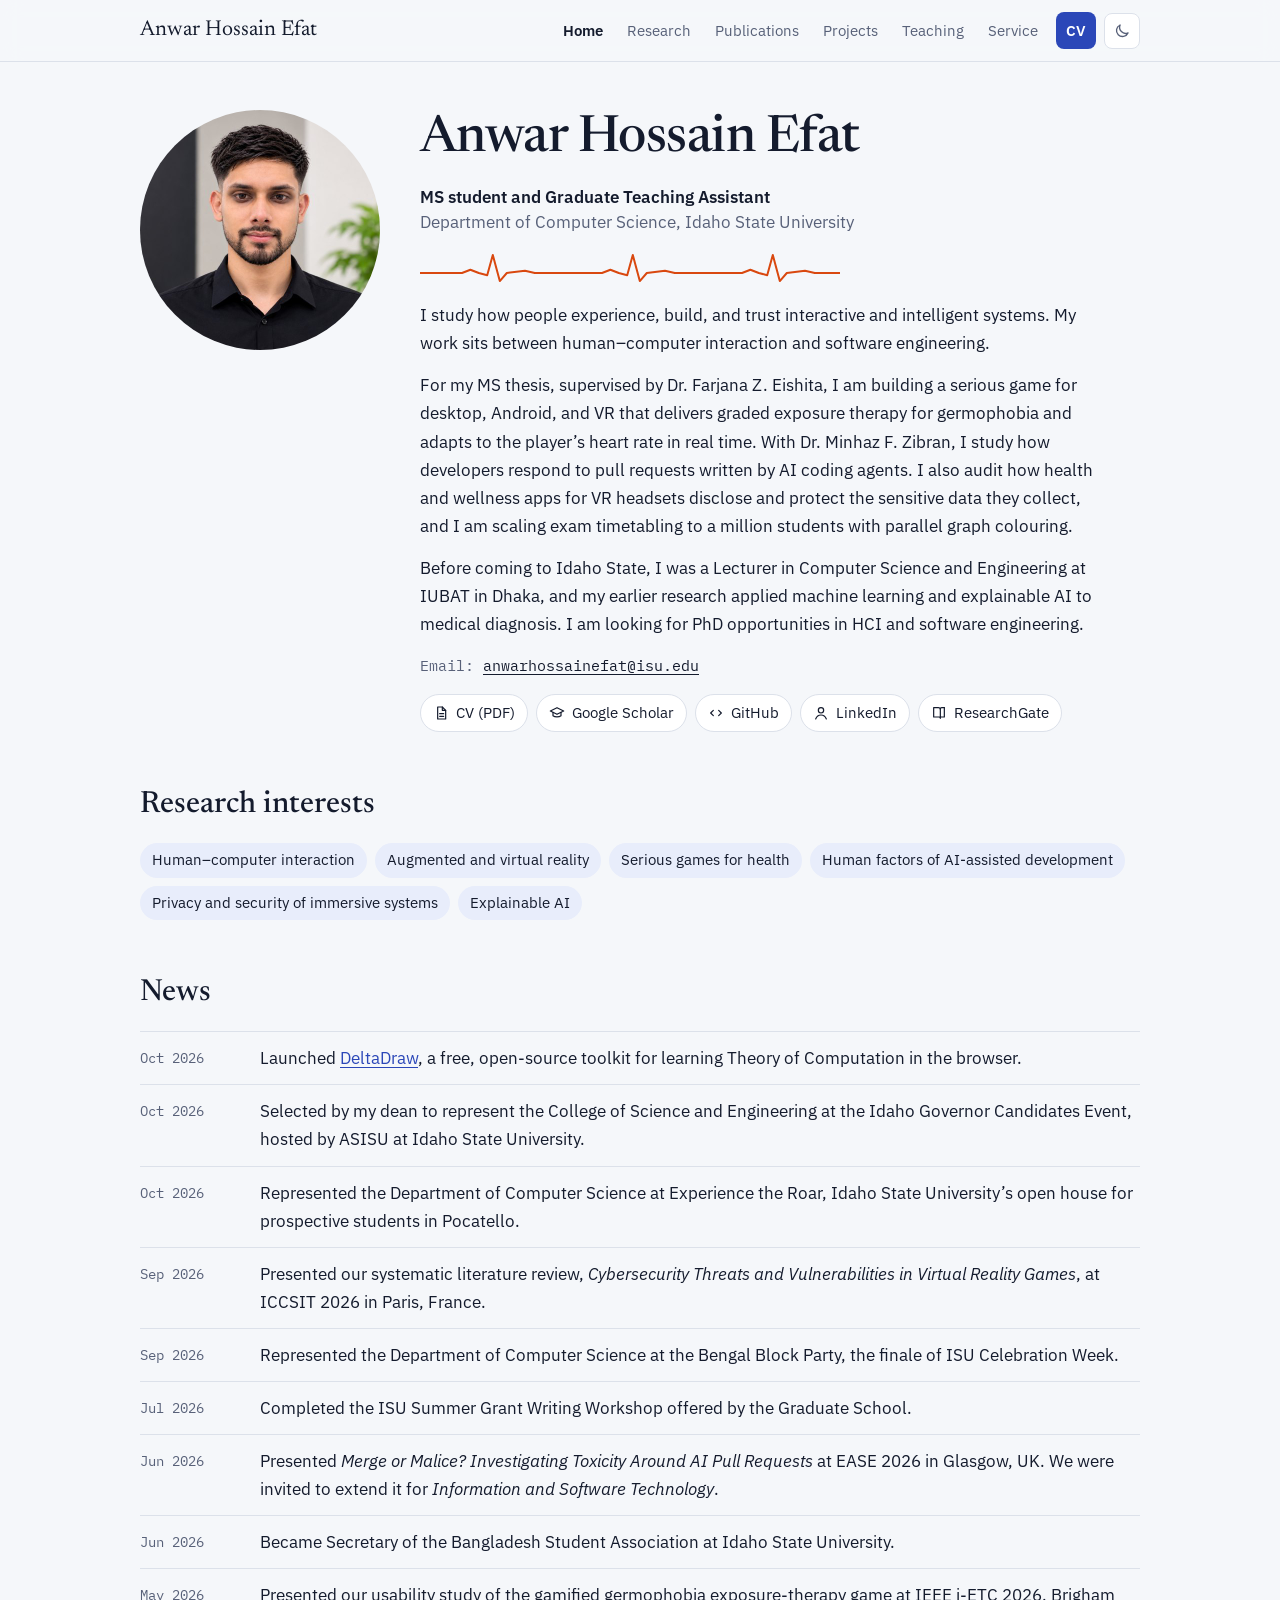
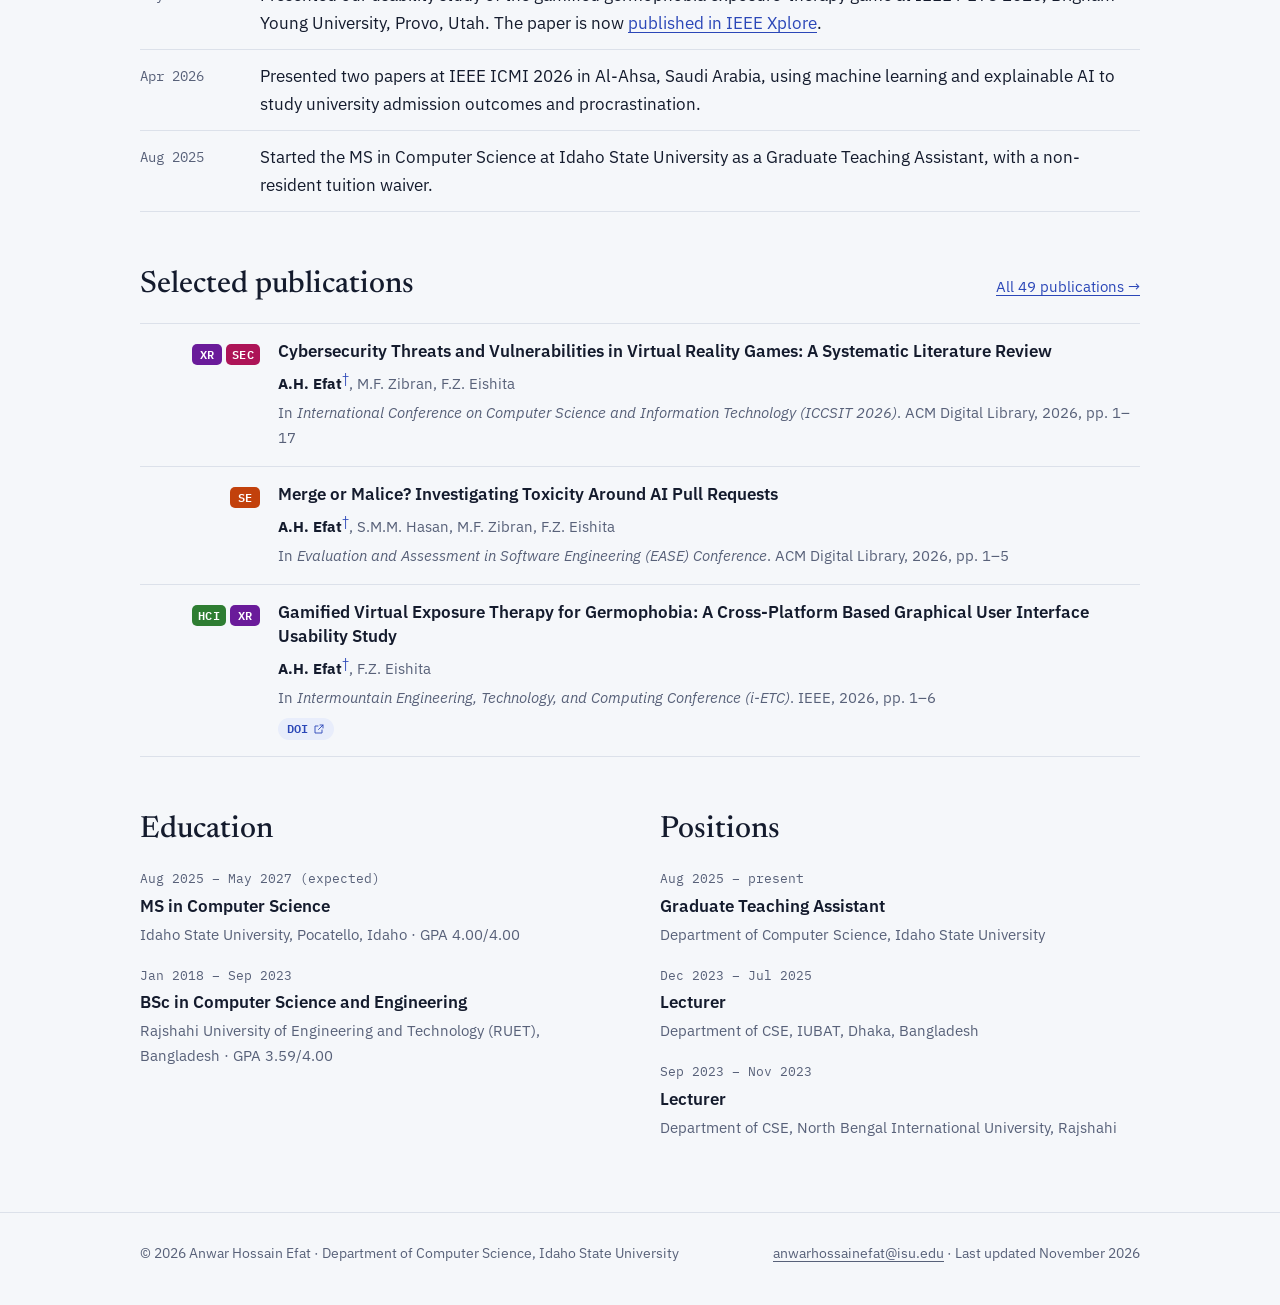
==== index.html @ 85cfb070 "Add services" ====
<!doctype html>
<html lang="en">
<head>
<meta charset="utf-8">
<meta name="viewport" content="width=device-width, initial-scale=1, viewport-fit=cover">
<title>Anwar Hossain Efat</title>
<meta name="claude:viewport-fit-sides" content="cover">
<meta name="description" content="Anwar Hossain Efat is an MS student in Computer Science at Idaho State University researching human–computer interaction, VR serious games for health, and the human factors of AI-assisted software development.">
<meta name="author" content="Anwar Hossain Efat">
<link rel="canonical" href="https://anwarhossainefat.github.io/">
<meta property="og:type" content="website">
<meta property="og:title" content="Anwar Hossain Efat">
<meta property="og:description" content="Anwar Hossain Efat is an MS student in Computer Science at Idaho State University researching human–computer interaction, VR serious games for health, and the human factors of AI-assisted software development.">
<meta property="og:url" content="https://anwarhossainefat.github.io/">
<meta property="og:image" content="https://anwarhossainefat.github.io/assets/img/profile.jpg">
<meta name="twitter:card" content="summary">
<link rel="icon" href="assets/img/favicon.svg" type="image/svg+xml">
<link rel="preconnect" href="https://fonts.googleapis.com">
<link rel="preconnect" href="https://fonts.gstatic.com" crossorigin>
<link rel="stylesheet" href="https://fonts.googleapis.com/css2?family=IBM+Plex+Mono:wght@400;600&family=IBM+Plex+Sans:ital,wght@0,400;0,600;1,400&family=Newsreader:opsz,wght@6..72,400;6..72,500&display=swap">
<link rel="stylesheet" href="assets/css/style.css">
<script>try{var t=localStorage.getItem('theme');if(t==='dark'||t==='light')document.documentElement.setAttribute('data-theme',t)}catch(e){}</script>
</head>
<body>
<a class="skip" href="#main">Skip to content</a>
<header class="site-header">
  <div class="wrap">
    <a class="brand" href="index.html">Anwar Hossain Efat</a>
    <nav class="nav" aria-label="Main">
      <a href="index.html" aria-current="page">Home</a><a href="research.html">Research</a><a href="publications.html">Publications</a><a href="projects.html">Projects</a><a href="teaching.html">Teaching</a><a href="service.html">Service</a>
      <a class="cv" href="files/Anwar_Hossain_Efat_CV.pdf" target="_blank" rel="noopener">CV</a>
      <button class="theme-btn" type="button" aria-label="Switch theme">
        <svg class="i-moon" viewBox="0 0 24 24" fill="none" stroke="currentColor" stroke-width="1.8" stroke-linecap="round" stroke-linejoin="round" aria-hidden="true"><path d="M20 14.5A8 8 0 0 1 9.5 4a8 8 0 1 0 10.5 10.5z"/></svg>
        <svg class="i-sun" viewBox="0 0 24 24" fill="none" stroke="currentColor" stroke-width="1.8" stroke-linecap="round" aria-hidden="true" hidden><circle cx="12" cy="12" r="4"/><path d="M12 2v2M12 20v2M2 12h2M20 12h2M4.9 4.9l1.4 1.4M17.7 17.7l1.4 1.4M4.9 19.1l1.4-1.4M17.7 6.3l1.4-1.4"/></svg>
      </button>
    </nav>
  </div>
</header>
<main id="main" class="wrap">

<section class="hero" aria-label="Introduction">
  <img class="portrait" src="assets/img/profile.jpg" width="480" height="480" alt="Portrait of Anwar Hossain Efat">
  <div class="hero-text">
    <h1>Anwar Hossain Efat</h1>
    <p class="role"><strong>MS student and Graduate Teaching Assistant</strong><br>Department of Computer Science, Idaho State University</p>
    <svg class="pulse" viewBox="0 0 420 34" preserveAspectRatio="none" aria-hidden="true"><polyline points="0.0,22.0 42.0,22.0 50.4,18.8 58.8,22.0 67.2,24.2 72.8,4.0 79.8,30.1 86.8,22.0 105.0,19.8 114.8,22.0 140.0,22.0 140.0,22.0 182.0,22.0 190.4,18.8 198.8,22.0 207.2,24.2 212.8,4.0 219.8,30.1 226.8,22.0 245.0,19.8 254.8,22.0 280.0,22.0 280.0,22.0 322.0,22.0 330.4,18.8 338.8,22.0 347.2,24.2 352.8,4.0 359.8,30.1 366.8,22.0 385.0,19.8 394.8,22.0 420.0,22.0" fill="none" stroke="currentColor" stroke-width="2" stroke-linejoin="round" stroke-linecap="round"/></svg>
    <div class="prose">
      <p>I study how people experience, build, and trust interactive and intelligent systems. My work sits between human–computer interaction and software engineering.</p>
      <p>For my MS thesis, supervised by Dr. Farjana Z. Eishita, I am building a serious game for desktop, Android, and VR that delivers graded exposure therapy for germophobia and adapts to the player’s heart rate in real time. With Dr. Minhaz F. Zibran, I study how developers respond to pull requests written by AI coding agents. I also audit how health and wellness apps for VR headsets disclose and protect the sensitive data they collect, and I am scaling exam timetabling to a million students with parallel graph colouring.</p>
      <p>Before coming to Idaho State, I was a Lecturer in Computer Science and Engineering at IUBAT in Dhaka, and my earlier research applied machine learning and explainable AI to medical diagnosis. I am looking for PhD opportunities in HCI and software engineering.</p>
    </div>
    <p class="email">Email: <a href="mailto:anwarhossainefat@isu.edu">anwarhossainefat@isu.edu</a></p>
    <div class="links"><a class="chip-link" href="files/Anwar_Hossain_Efat_CV.pdf" target="_blank" rel="noopener"><svg viewBox="0 0 24 24" fill="none" stroke="currentColor" stroke-width="1.8" stroke-linecap="round" stroke-linejoin="round" aria-hidden="true"><path d="M7 3h7l5 5v13H7z" /><path d="M14 3v5h5" /><path d="M10 13h6M10 17h6" /></svg>CV (PDF)</a><a class="chip-link" href="https://scholar.google.com/citations?user=6Q4fwEYAAAAJ&hl=en" target="_blank" rel="noopener"><svg viewBox="0 0 24 24" fill="none" stroke="currentColor" stroke-width="1.8" stroke-linecap="round" stroke-linejoin="round" aria-hidden="true"><path d="m2 9 10-5 10 5-10 5z" /><path d="M6 11v5c3 2.5 9 2.5 12 0v-5" /></svg>Google Scholar</a><a class="chip-link" href="https://github.com/anwarhossainefat" target="_blank" rel="noopener"><svg viewBox="0 0 24 24" fill="none" stroke="currentColor" stroke-width="1.8" stroke-linecap="round" stroke-linejoin="round" aria-hidden="true"><path d="m8 8-4 4 4 4M16 8l4 4-4 4" /></svg>GitHub</a><a class="chip-link" href="https://www.linkedin.com/in/anwar-hossain-efat/" target="_blank" rel="noopener"><svg viewBox="0 0 24 24" fill="none" stroke="currentColor" stroke-width="1.8" stroke-linecap="round" stroke-linejoin="round" aria-hidden="true"><circle cx="12" cy="8" r="4" /><path d="M4 21c1.5-4 4.5-6 8-6s6.5 2 8 6" /></svg>LinkedIn</a><a class="chip-link" href="https://www.researchgate.net/profile/Anwar-Hossain-Efat" target="_blank" rel="noopener"><svg viewBox="0 0 24 24" fill="none" stroke="currentColor" stroke-width="1.8" stroke-linecap="round" stroke-linejoin="round" aria-hidden="true"><path d="M4 4h7a3 3 0 0 1 3 3v13a2 2 0 0 0-2-2H4z" /><path d="M20 4h-4a2 2 0 0 0-2 2" /><path d="M20 4v14h-6" /></svg>ResearchGate</a></div>
  </div>
</section>

<section class="section" aria-labelledby="interests">
  <h2 id="interests">Research interests</h2>
  <ul class="interests">
    <li>Human–computer interaction</li><li>Augmented and virtual reality</li><li>Serious games for health</li>
    <li>Human factors of AI-assisted development</li><li>Privacy and security of immersive systems</li><li>Explainable AI</li>
  </ul>
</section>

<section class="section" aria-labelledby="news">
  <h2 id="news">News</h2>
  <ul class="news"><li><time datetime="2026-10">Oct 2026</time><div>Launched <a href="https://anwarhossainefat.github.io/deltadraw/">DeltaDraw</a>, a free, open-source toolkit for learning Theory of Computation in the browser.</div></li><li><time datetime="2026-10">Oct 2026</time><div>Selected by my dean to represent the College of Science and Engineering at the Idaho Governor Candidates Event, hosted by ASISU at Idaho State University.</div></li><li><time datetime="2026-10">Oct 2026</time><div>Represented the Department of Computer Science at Experience the Roar, Idaho State University’s open house for prospective students in Pocatello.</div></li><li><time datetime="2026-09">Sep 2026</time><div>Presented our systematic literature review, <em>Cybersecurity Threats and Vulnerabilities in Virtual Reality Games</em>, at ICCSIT 2026 in Paris, France.</div></li><li><time datetime="2026-09">Sep 2026</time><div>Represented the Department of Computer Science at the Bengal Block Party, the finale of ISU Celebration Week.</div></li><li><time datetime="2026-07">Jul 2026</time><div>Completed the ISU Summer Grant Writing Workshop offered by the Graduate School.</div></li><li><time datetime="2026-06">Jun 2026</time><div>Presented <em>Merge or Malice? Investigating Toxicity Around AI Pull Requests</em> at EASE 2026 in Glasgow, UK. We were invited to extend it for <em>Information and Software Technology</em>.</div></li><li><time datetime="2026-06">Jun 2026</time><div>Became Secretary of the Bangladesh Student Association at Idaho State University.</div></li><li><time datetime="2026-05">May 2026</time><div>Presented our usability study of the gamified germophobia exposure-therapy game at IEEE i-ETC 2026, Brigham Young University, Provo, Utah. The paper is now <a href="https://doi.org/10.1109/IETC69527.2026.11568637">published in IEEE Xplore</a>.</div></li><li><time datetime="2026-04">Apr 2026</time><div>Presented two papers at IEEE ICMI 2026 in Al-Ahsa, Saudi Arabia, using machine learning and explainable AI to study university admission outcomes and procrastination.</div></li><li><time datetime="2025-08">Aug 2025</time><div>Started the MS in Computer Science at Idaho State University as a Graduate Teaching Assistant, with a non-resident tuition waiver.</div></li></ul>
</section>

<section class="section" aria-labelledby="sel">
  <div class="section-head"><h2 id="sel">Selected publications</h2><a href="publications.html">All 49 publications →</a></div>
  <ul class="pubs"><li class="pub" data-tags="XR SEC">
  <div class="pub-rail"><span class="tag tag-XR" title="AR/VR & Games">XR</span><span class="tag tag-SEC" title="Security & Privacy">SEC</span></div>
  <div class="pub-body">
    <div class="pub-title">Cybersecurity Threats and Vulnerabilities in Virtual Reality Games: A Systematic Literature Review</div>
    <div class="pub-authors"><strong class="me">A.H. Efat</strong><sup class="mark" title="First author">†</sup>, M.F. Zibran, F.Z. Eishita</div>
    <div class="pub-venue">In <em>International Conference on Computer Science and Information Technology (ICCSIT 2026)</em>. ACM Digital Library, 2026, pp. 1–17</div>
    
  </div>
</li><li class="pub" data-tags="SE">
  <div class="pub-rail"><span class="tag tag-SE" title="Software Engineering">SE</span></div>
  <div class="pub-body">
    <div class="pub-title">Merge or Malice? Investigating Toxicity Around AI Pull Requests</div>
    <div class="pub-authors"><strong class="me">A.H. Efat</strong><sup class="mark" title="First author">†</sup>, S.M.M. Hasan, M.F. Zibran, F.Z. Eishita</div>
    <div class="pub-venue">In <em>Evaluation and Assessment in Software Engineering (EASE) Conference</em>. ACM Digital Library, 2026, pp. 1–5</div>
    
  </div>
</li><li class="pub" data-tags="HCI XR">
  <div class="pub-rail"><span class="tag tag-HCI" title="Human–Computer Interaction">HCI</span><span class="tag tag-XR" title="AR/VR & Games">XR</span></div>
  <div class="pub-body">
    <div class="pub-title">Gamified Virtual Exposure Therapy for Germophobia: A Cross-Platform Based Graphical User Interface Usability Study</div>
    <div class="pub-authors"><strong class="me">A.H. Efat</strong><sup class="mark" title="First author">†</sup>, F.Z. Eishita</div>
    <div class="pub-venue">In <em>Intermountain Engineering, Technology, and Computing Conference (i-ETC)</em>. IEEE, 2026, pp. 1–6</div>
    <div class="pub-meta"><a class="doi" href="https://doi.org/10.1109/IETC69527.2026.11568637" target="_blank" rel="noopener">DOI <svg width="12" height="12" viewBox="0 0 24 24" fill="none" stroke="currentColor" stroke-width="1.8" stroke-linecap="round" stroke-linejoin="round" aria-hidden="true"><path d="M14 4h6v6M20 4l-9 9" /><path d="M18 14v6H4V6h6" /></svg></a></div>
  </div>
</li></ul>
</section>

<section class="section split" aria-label="Education and positions">
  <div class="section" style="margin-top:0">
    <h2>Education</h2>
    <ul class="timeline">
      <li><span class="when">Aug 2025 – May 2027 (expected)</span><span class="what">MS in Computer Science</span><span class="where">Idaho State University, Pocatello, Idaho · GPA 4.00/4.00</span></li>
      <li><span class="when">Jan 2018 – Sep 2023</span><span class="what">BSc in Computer Science and Engineering</span><span class="where">Rajshahi University of Engineering and Technology (RUET), Bangladesh · GPA 3.59/4.00</span></li>
    </ul>
  </div>
  <div class="section" style="margin-top:0">
    <h2>Positions</h2>
    <ul class="timeline">
      <li><span class="when">Aug 2025 – present</span><span class="what">Graduate Teaching Assistant</span><span class="where">Department of Computer Science, Idaho State University</span></li>
      <li><span class="when">Dec 2023 – Jul 2025</span><span class="what">Lecturer</span><span class="where">Department of CSE, IUBAT, Dhaka, Bangladesh</span></li>
      <li><span class="when">Sep 2023 – Nov 2023</span><span class="what">Lecturer</span><span class="where">Department of CSE, North Bengal International University, Rajshahi</span></li>
    </ul>
  </div>
</section>

</main>
<footer class="site-footer">
  <div class="wrap">
    <span>© 2026 Anwar Hossain Efat · Department of Computer Science, Idaho State University</span>
    <span><a href="mailto:anwarhossainefat@isu.edu">anwarhossainefat@isu.edu</a> · Last updated November 2026</span>
  </div>
</footer>
<script src="assets/js/site.js"></script>
</body>
</html>
---- assets/css/style.css ----
/* Layout: one 1040px column, sticky name bar, content in a readable 68ch measure;
   lists use a narrow left rail (dates, topic tags) beside the text. */
:root {
  --bg: #F5F7FA;
  --surface: #FFFFFF;
  --ink: #141B2D;
  --muted: #586179;
  --line: #DCE1EA;
  --accent: #2B47B8;
  --accent-ink: #FFFFFF;
  --accent-soft: #E8EDFB;
  --pulse: #D9480F;
  --gold: #A46A00;
  --gold-soft: #FBF1DC;

  --t-hci: #2E7D32; --t-se: #C2410C; --t-xr: #6A1B9A; --t-sec: #AD1457;
  --t-cv: #1565C0; --t-ml: #455A64; --t-xai: #00838F; --t-hpc: #5D4037;

  --display: "Newsreader", "Iowan Old Style", Georgia, "Times New Roman", serif;
  --body: "IBM Plex Sans", "Segoe UI", Roboto, "Helvetica Neue", Arial, sans-serif;
  --mono: "IBM Plex Mono", ui-monospace, Menlo, Consolas, monospace;

  --radius: 12px;
  color-scheme: light;
}
@media (prefers-color-scheme: dark) {
  :root:not([data-theme="light"]) {
    --bg: #0D1120; --surface: #151B2E; --ink: #E7EAF3; --muted: #9AA3BA; --line: #262E47;
    --accent: #95A9FF; --accent-ink: #0D1120; --accent-soft: #1C2546; --pulse: #FF8A4C;
    --gold: #F0C060; --gold-soft: #2E2716;
    --t-hci: #3C8F40; --t-se: #CF5520; --t-xr: #8A3DBA; --t-sec: #C2306E;
    --t-cv: #2C7BD6; --t-ml: #5F7682; --t-xai: #12959F; --t-hpc: #7D5C50;
    color-scheme: dark;
  }
}
:root[data-theme="dark"] {
  --bg: #0D1120; --surface: #151B2E; --ink: #E7EAF3; --muted: #9AA3BA; --line: #262E47;
  --accent: #95A9FF; --accent-ink: #0D1120; --accent-soft: #1C2546; --pulse: #FF8A4C;
  --gold: #F0C060; --gold-soft: #2E2716;
  --t-hci: #3C8F40; --t-se: #CF5520; --t-xr: #8A3DBA; --t-sec: #C2306E;
  --t-cv: #2C7BD6; --t-ml: #5F7682; --t-xai: #12959F; --t-hpc: #7D5C50;
  color-scheme: dark;
}

*, *::before, *::after { box-sizing: border-box; }
:root { padding-top: env(safe-area-inset-top, 0px); padding-bottom: env(safe-area-inset-bottom, 0px); }
html { -webkit-text-size-adjust: 100%; scroll-padding-top: 5rem; }
body {
  margin: 0; background: var(--bg); color: var(--ink);
  font-family: var(--body); font-size: 1.0625rem; line-height: 1.65;
  text-rendering: optimizeLegibility;
}
body::before {
  content: ""; position: fixed; inset: 0 0 auto; height: env(safe-area-inset-top, 0px);
  z-index: 30; background: var(--bg);
}
img { max-width: 100%; height: auto; display: block; }
[hidden] { display: none !important; }
a { color: var(--accent); text-decoration-thickness: 1px; text-underline-offset: 3px; }
a:hover { text-decoration-thickness: 2px; }
:focus-visible { outline: 3px solid var(--accent); outline-offset: 3px; border-radius: 4px; }
h1, h2, h3 { font-family: var(--display); font-weight: 500; line-height: 1.15; text-wrap: balance; margin: 0; }
h1 { font-size: clamp(2.2rem, 5vw, 3.2rem); letter-spacing: -0.01em; }
h2 { font-size: clamp(1.55rem, 3vw, 1.9rem); }
h3 { font-size: 1.3rem; }
p { margin: 0; }
.wrap {
  width: 100%; max-width: 1040px; margin: 0 auto;
  padding-left: max(20px, env(safe-area-inset-left, 0px));
  padding-right: max(20px, env(safe-area-inset-right, 0px));
}
.skip { position: absolute; left: -999px; top: 0; }
.skip:focus { left: 12px; top: 12px; z-index: 50; background: var(--surface); padding: 8px 12px; }

/* ── header ─────────────────────────────────────────── */
.site-header {
  position: sticky; top: env(safe-area-inset-top, 0px); z-index: 20;
  background: color-mix(in srgb, var(--bg) 88%, transparent);
  backdrop-filter: saturate(1.4) blur(10px); -webkit-backdrop-filter: saturate(1.4) blur(10px);
  border-bottom: 1px solid var(--line);
}
.site-header .wrap { display: flex; align-items: center; gap: 12px 24px; flex-wrap: wrap; padding-block: 12px; }
.brand { font-family: var(--display); font-size: 1.35rem; color: var(--ink); text-decoration: none; margin-right: auto; white-space: nowrap; }
.brand:hover { color: var(--accent); }
.nav { display: flex; flex-wrap: wrap; gap: 2px 4px; align-items: center; }
.nav a {
  color: var(--muted); text-decoration: none; font-size: 0.95rem; padding: 6px 10px; border-radius: 8px;
}
.nav a:hover { color: var(--ink); background: var(--accent-soft); }
.nav a[aria-current="page"] { color: var(--ink); font-weight: 600; }
.nav a.cv { color: var(--accent-ink); background: var(--accent); font-weight: 600; margin-left: 4px; }
.nav a.cv:hover { filter: brightness(1.08); }
.theme-btn {
  border: 1px solid var(--line); background: var(--surface); color: var(--muted); border-radius: 8px;
  width: 36px; height: 36px; display: grid; place-items: center; cursor: pointer; margin-left: 4px;
}
.theme-btn:hover { color: var(--ink); }
.theme-btn svg { width: 18px; height: 18px; }

/* ── page scaffolding ────────────────────────────────── */
main { padding-block: 48px 72px; }
.page-head { display: grid; gap: 12px; margin-bottom: 40px; max-width: 68ch; }
.lede { color: var(--muted); font-size: 1.12rem; }
.section { display: grid; gap: 20px; margin-top: 56px; align-content: start; }
.section:first-child { margin-top: 0; }
.section-head { display: flex; align-items: baseline; justify-content: space-between; gap: 12px; flex-wrap: wrap; }
.section-head a { font-size: 0.95rem; }
.prose { display: grid; gap: 14px; max-width: 68ch; }
.muted { color: var(--muted); }
.small { font-size: 0.92rem; }

/* ── home hero ───────────────────────────────────────── */
.hero { display: grid; grid-template-columns: 240px minmax(0, 1fr); gap: 40px; align-items: start; }
.portrait { width: 240px; aspect-ratio: 1; border-radius: 50%; object-fit: cover; background: var(--line); }
.hero-text { display: grid; gap: 16px; min-width: 0; }
.role { color: var(--muted); font-size: 1.05rem; line-height: 1.5; }
.role strong { color: var(--ink); font-weight: 600; }
.pulse { width: 100%; max-width: 420px; height: 34px; color: var(--pulse); }
.pulse polyline { stroke-dasharray: 900; stroke-dashoffset: 0; }
@media (prefers-reduced-motion: no-preference) {
  .pulse polyline { animation: trace 2.4s ease-out both; }
  @keyframes trace { from { stroke-dashoffset: 900; } to { stroke-dashoffset: 0; } }
}
.links { display: flex; flex-wrap: wrap; gap: 8px; }
.chip-link {
  display: inline-flex; align-items: center; gap: 7px; padding: 6px 12px; border-radius: 999px;
  border: 1px solid var(--line); background: var(--surface); color: var(--ink);
  text-decoration: none; font-size: 0.92rem;
}
.chip-link:hover { border-color: var(--accent); color: var(--accent); }
.chip-link svg { width: 16px; height: 16px; flex: none; }
.email { font-family: var(--mono); font-size: 0.92rem; color: var(--muted); }
.email a { color: var(--ink); }

.interests { display: flex; flex-wrap: wrap; gap: 8px; list-style: none; padding: 0; margin: 0; }
.interests li { padding: 5px 12px; border-radius: 999px; background: var(--accent-soft); color: var(--ink); font-size: 0.93rem; }

/* ── news ───────────────────────────────────────────── */
.news { list-style: none; padding: 0; margin: 0; display: grid; gap: 0; }
.news li { display: grid; grid-template-columns: 6.5rem minmax(0, 1fr); gap: 16px; padding: 12px 0; border-top: 1px solid var(--line); }
.news li:last-child { border-bottom: 1px solid var(--line); }
.news time { font-family: var(--mono); font-size: 0.85rem; color: var(--muted); padding-top: 3px; font-variant-numeric: tabular-nums; white-space: nowrap; }

/* ── two-up blocks ───────────────────────────────────── */
.split { display: grid; grid-template-columns: repeat(2, minmax(0, 1fr)); gap: 40px; }
.timeline { list-style: none; padding: 0; margin: 0; display: grid; gap: 18px; }
.timeline li { display: grid; gap: 2px; }
.timeline .when { font-family: var(--mono); font-size: 0.82rem; color: var(--muted); font-variant-numeric: tabular-nums; }
.timeline .what { font-weight: 600; }
.timeline .where { color: var(--muted); font-size: 0.95rem; }

/* ── topic tags & badges ─────────────────────────────── */
.tag {
  display: inline-block; min-width: 2.6em; text-align: center; padding: 1px 6px; border-radius: 5px;
  font-family: var(--mono); font-size: 0.72rem; font-weight: 600; letter-spacing: 0.03em; color: #FFFFFF;
}
.tag-HCI { background: var(--t-hci); } .tag-SE { background: var(--t-se); } .tag-XR { background: var(--t-xr); }
.tag-SEC { background: var(--t-sec); } .tag-CV { background: var(--t-cv); } .tag-ML { background: var(--t-ml); }
.tag-XAI { background: var(--t-xai); } .tag-HPC { background: var(--t-hpc); }
.badge {
  display: inline-flex; align-items: center; gap: 5px; padding: 1px 8px; border-radius: 999px;
  border: 1px solid var(--line); color: var(--muted); font-family: var(--mono); font-size: 0.75rem; white-space: nowrap;
}
.badge.best { border-color: transparent; background: var(--gold-soft); color: var(--gold); font-weight: 600; }
.badge.status { color: var(--ink); }

/* ── publications ───────────────────────────────────── */
.pub-tools { display: grid; gap: 14px; padding: 18px; border: 1px solid var(--line); border-radius: var(--radius); background: var(--surface); }
.stats { display: flex; flex-wrap: wrap; gap: 8px 28px; }
.stat { display: flex; align-items: baseline; gap: 8px; }
.stat b { font-family: var(--display); font-weight: 500; font-size: 1.7rem; font-variant-numeric: tabular-nums; }
.stat span { color: var(--muted); font-size: 0.93rem; }
.filters { display: flex; flex-wrap: wrap; gap: 6px; align-items: center; }
.filters .label { font-size: 0.88rem; color: var(--muted); margin-right: 4px; }
.filter {
  font: inherit; font-size: 0.85rem; cursor: pointer; padding: 4px 11px; border-radius: 999px;
  border: 1px solid var(--line); background: var(--bg); color: var(--ink);
}
.filter:hover { border-color: var(--accent); }
.filter[aria-pressed="true"] { background: var(--ink); border-color: var(--ink); color: var(--bg); }
.filter-count { font-size: 0.88rem; color: var(--muted); }
.legend { font-size: 0.88rem; color: var(--muted); }

.pubs { list-style: none; padding: 0; margin: 0; display: grid; gap: 0; counter-reset: pub; }
.pub { display: grid; grid-template-columns: 7.5rem minmax(0, 1fr); gap: 18px; padding: 16px 0; border-top: 1px solid var(--line); }
.pub:last-child { border-bottom: 1px solid var(--line); }
.pub-rail { display: flex; flex-wrap: wrap; gap: 4px; align-content: start; justify-content: flex-end; padding-top: 4px; }
.pub-body { display: grid; gap: 4px; min-width: 0; }
.pub-title { font-weight: 600; line-height: 1.4; }
.pub-authors { font-size: 0.95rem; color: var(--muted); }
.pub-authors .me { color: var(--ink); }
.pub-authors .mark { color: var(--accent); }
.pub-venue { font-size: 0.95rem; color: var(--muted); }
.pub-meta { display: flex; flex-wrap: wrap; gap: 6px; align-items: center; margin-top: 4px; }
.doi {
  display: inline-flex; align-items: center; gap: 5px; padding: 1px 9px; border-radius: 999px;
  background: var(--accent-soft); color: var(--accent); font-family: var(--mono); font-size: 0.75rem;
  text-decoration: none; font-weight: 600;
}
.doi:hover { background: var(--accent); color: var(--accent-ink); }
.group-note { color: var(--muted); font-size: 0.95rem; max-width: 68ch; }

/* ── project / research cards ────────────────────────── */
.cards { display: grid; gap: 28px; }
.card {
  display: grid; grid-template-columns: minmax(0, 5fr) minmax(0, 6fr); gap: 0;
  border: 1px solid var(--line); border-radius: var(--radius); background: var(--surface); overflow: hidden;
}
.card-media { background: #151D36; border-right: 1px solid var(--line); display: flex; align-items: center; }
.card-media img { width: 100%; height: auto; }
a.card-media { position: relative; text-decoration: none; }
.card-wide { grid-template-columns: minmax(0, 1fr); }
.card-wide .card-media { border-right: 0; border-bottom: 1px solid var(--line); }
.card-wide .card-body { padding: 26px 30px 28px; }
.card-wide .card-body > p { max-width: 80ch; }
.zoom {
  position: absolute; right: 10px; bottom: 10px; padding: 3px 10px; border-radius: 999px;
  background: rgba(11, 18, 32, 0.82); color: #E6EBF5; font-size: 0.8rem; opacity: 0; transition: opacity .15s;
}
a.card-media:hover .zoom, a.card-media:focus-visible .zoom { opacity: 1; }
@media (hover: none) { .zoom { opacity: 1; } }
.card-body { display: grid; gap: 12px; padding: 24px 26px; align-content: start; min-width: 0; }
.card-badges { display: flex; flex-wrap: wrap; gap: 6px; align-items: center; }
.card-body ul:not(.tools) { margin: 0; padding-left: 1.15em; display: grid; gap: 4px; }
.card-people { font-size: 0.93rem; color: var(--muted); }
.card-actions { display: flex; flex-wrap: wrap; gap: 8px; margin-top: 4px; }
.btn {
  display: inline-flex; align-items: center; gap: 6px; padding: 7px 14px; border-radius: 8px;
  font-size: 0.92rem; font-weight: 600; text-decoration: none; border: 1px solid var(--accent);
}
.btn.primary { background: var(--accent); color: var(--accent-ink); }
.btn.ghost { color: var(--accent); background: transparent; }
.btn:hover { filter: brightness(1.08); }
.tools { display: flex; flex-wrap: wrap; gap: 6px; list-style: none; padding: 0 !important; margin: 0; }
.tools li { font-family: var(--mono); font-size: 0.78rem; padding: 2px 8px; border-radius: 6px; background: var(--bg); border: 1px solid var(--line); color: var(--muted); }

/* ── definition lists (methods, service) ─────────────── */
.deflist { display: grid; gap: 0; margin: 0; }
.deflist > div { display: grid; grid-template-columns: 12rem minmax(0, 1fr); gap: 18px; padding: 14px 0; border-top: 1px solid var(--line); }
.deflist > div:last-child { border-bottom: 1px solid var(--line); }
.deflist dt { font-weight: 600; }
.deflist dd { margin: 0; color: var(--ink); }
.deflist dd .muted { font-size: 0.95rem; }

.plain-list { margin: 0; padding-left: 1.15em; display: grid; gap: 6px; max-width: 68ch; }
.course-list { display: flex; flex-wrap: wrap; gap: 8px; list-style: none; padding: 0; margin: 0; }
.course-list li { padding: 5px 12px; border-radius: 8px; border: 1px solid var(--line); background: var(--surface); font-size: 0.93rem; }

/* ── footer ─────────────────────────────────────────── */
.site-footer { border-top: 1px solid var(--line); padding-block: 28px 40px; color: var(--muted); font-size: 0.9rem; }
.site-footer .wrap { display: flex; flex-wrap: wrap; gap: 8px 24px; justify-content: space-between; }
.site-footer a { color: var(--muted); }

/* ── responsive ─────────────────────────────────────── */
@media (max-width: 860px) {
  .card { grid-template-columns: minmax(0, 1fr); }
  .card-media { border-right: 0; border-bottom: 1px solid var(--line); }
  .split { grid-template-columns: minmax(0, 1fr); }
}
@media (max-width: 720px) {
  .hero { grid-template-columns: minmax(0, 1fr); gap: 24px; }
  .portrait { width: 168px; }
  .site-header .wrap { padding-block: 10px; }
  .brand { font-size: 1.2rem; }
  .nav { width: 100%; }
  .nav a { padding: 5px 8px; font-size: 0.9rem; }
  main { padding-block: 32px 56px; }
  .pub { grid-template-columns: minmax(0, 1fr); gap: 6px; }
  .pub-rail { justify-content: flex-start; padding-top: 0; }
  .news li { grid-template-columns: minmax(0, 1fr); gap: 2px; }
  .deflist > div { grid-template-columns: minmax(0, 1fr); gap: 4px; }
  .card-body { padding: 20px; }
}
@media print {
  .site-header, .site-footer, .pub-tools .filters { display: none; }
  body { background: #FFFFFF; color: #000000; }
}
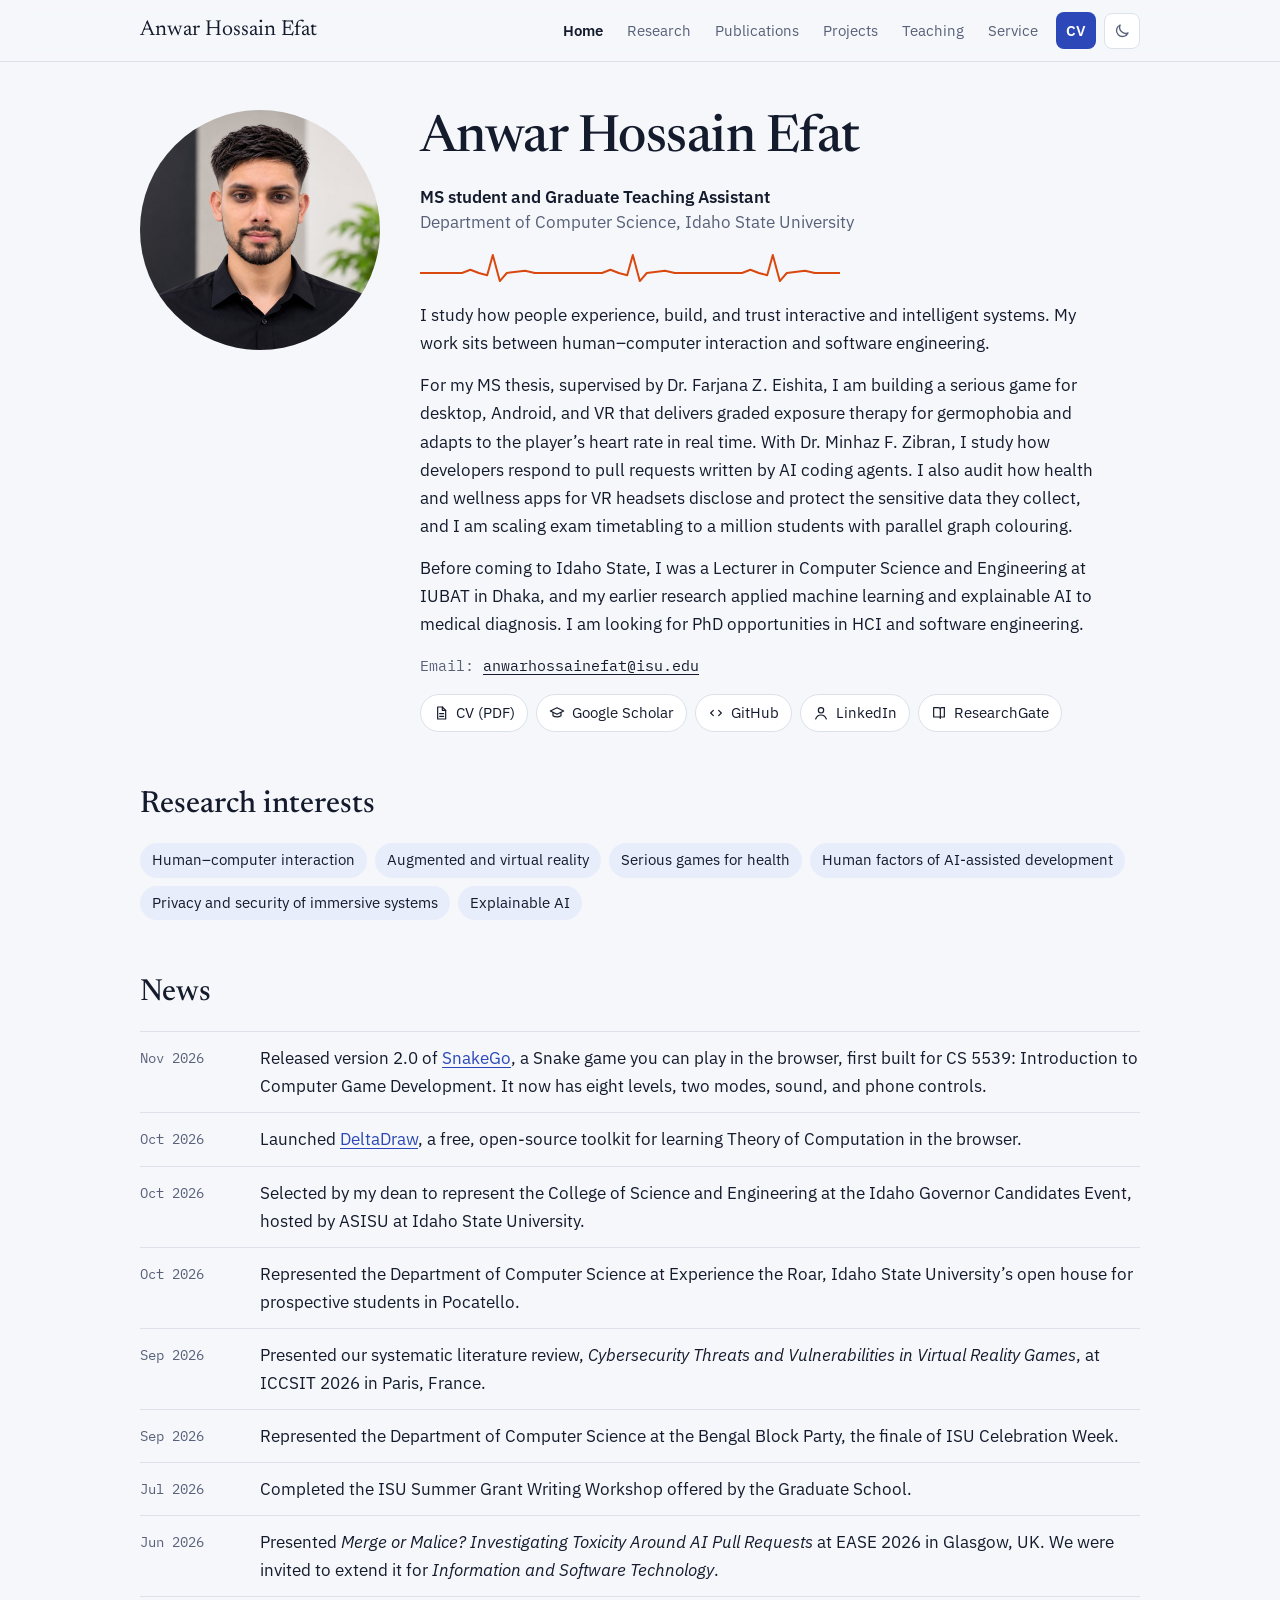
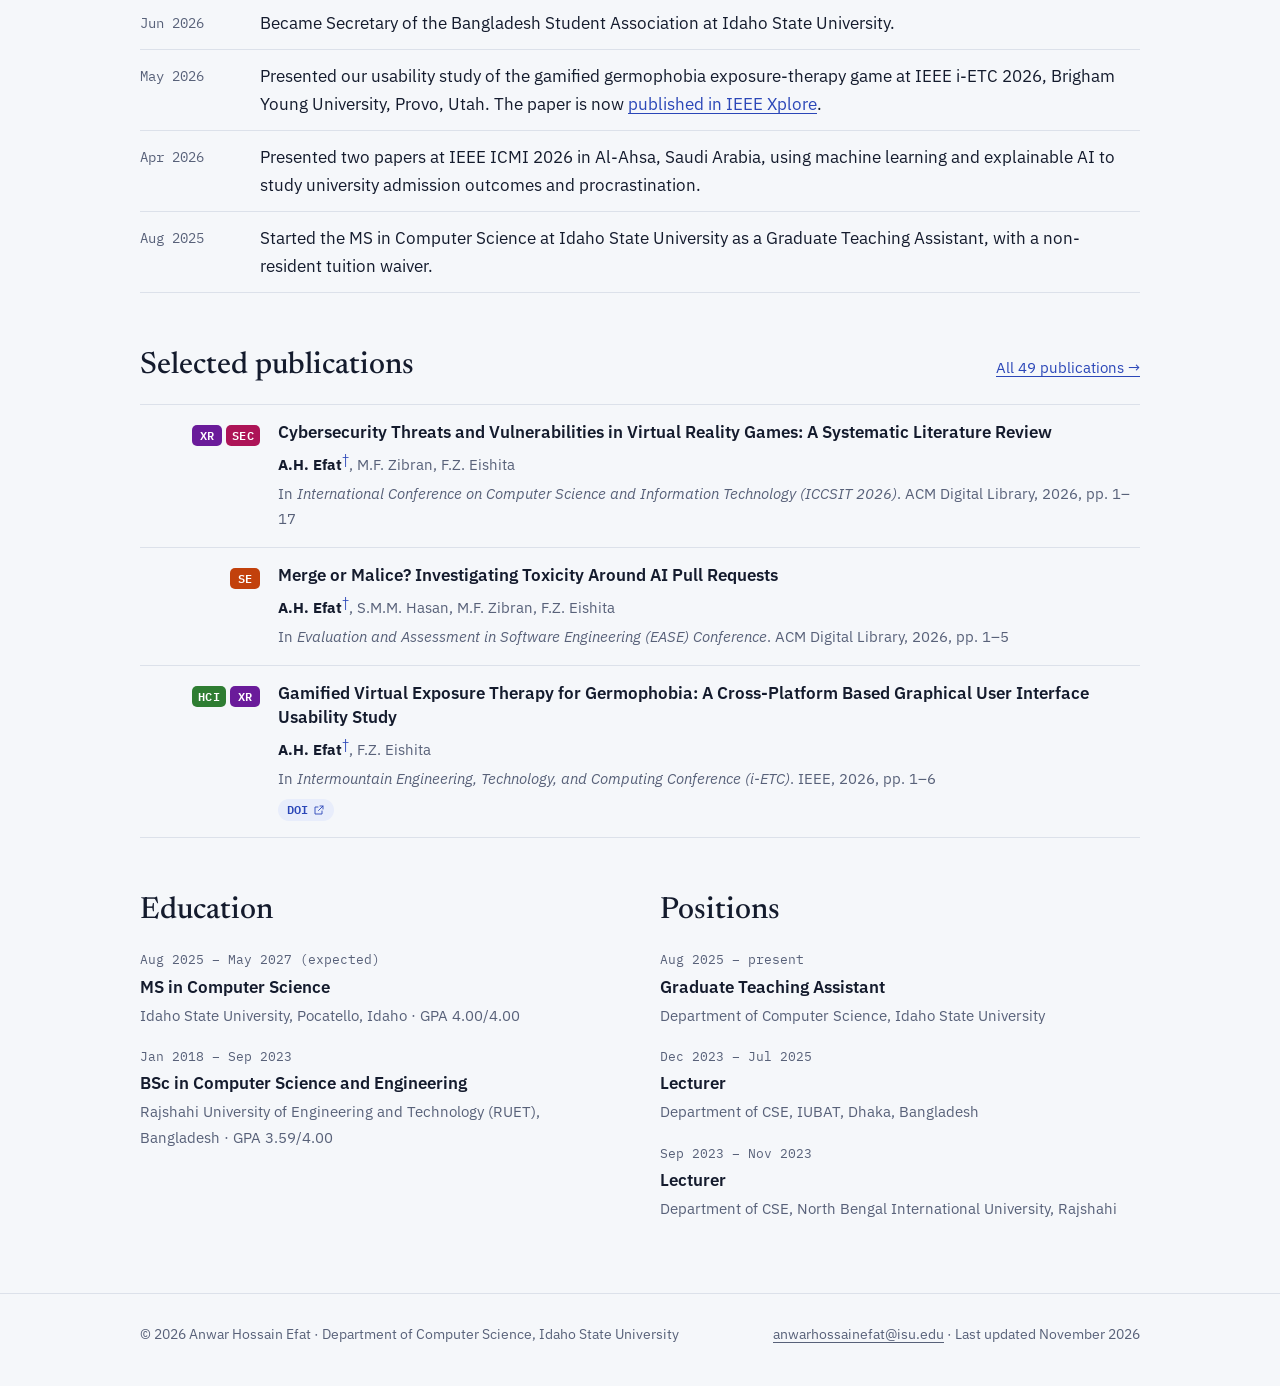
==== commit ee0da00a: "Add SnakeGo project and news" ====
--- a/index.html
+++ b/index.html
@@ -3,18 +3,37 @@
 <head>
 <meta charset="utf-8">
 <meta name="viewport" content="width=device-width, initial-scale=1, viewport-fit=cover">
-<title>Anwar Hossain Efat</title>
+<title>Anwar Hossain Efat · HCI and Software Engineering · Idaho State University</title>
 <meta name="claude:viewport-fit-sides" content="cover">
-<meta name="description" content="Anwar Hossain Efat is an MS student in Computer Science at Idaho State University researching human–computer interaction, VR serious games for health, and the human factors of AI-assisted software development.">
+<meta name="description" content="Anwar Hossain Efat, MS student in Computer Science at Idaho State University, researches human–computer interaction, VR serious games for health, and AI-assisted software development.">
 <meta name="author" content="Anwar Hossain Efat">
 <link rel="canonical" href="https://anwarhossainefat.github.io/">
 <meta property="og:type" content="website">
-<meta property="og:title" content="Anwar Hossain Efat">
-<meta property="og:description" content="Anwar Hossain Efat is an MS student in Computer Science at Idaho State University researching human–computer interaction, VR serious games for health, and the human factors of AI-assisted software development.">
+<meta property="og:title" content="Anwar Hossain Efat · HCI and Software Engineering · Idaho State University">
+<meta property="og:description" content="Anwar Hossain Efat, MS student in Computer Science at Idaho State University, researches human–computer interaction, VR serious games for health, and AI-assisted software development.">
 <meta property="og:url" content="https://anwarhossainefat.github.io/">
-<meta property="og:image" content="https://anwarhossainefat.github.io/assets/img/profile.jpg">
-<meta name="twitter:card" content="summary">
+<meta property="og:site_name" content="Anwar Hossain Efat">
+<meta property="og:locale" content="en_US">
+<meta property="og:image" content="https://anwarhossainefat.github.io/assets/img/social-card.jpg">
+<meta property="og:image:width" content="1200">
+<meta property="og:image:height" content="630">
+<meta property="og:image:alt" content="Anwar Hossain Efat, MS in Computer Science, Idaho State University. HCI, XR and software engineering.">
+<meta name="twitter:card" content="summary_large_image">
+<meta name="twitter:title" content="Anwar Hossain Efat · HCI and Software Engineering · Idaho State University">
+<meta name="twitter:description" content="Anwar Hossain Efat, MS student in Computer Science at Idaho State University, researches human–computer interaction, VR serious games for health, and AI-assisted software development.">
+<meta name="twitter:image" content="https://anwarhossainefat.github.io/assets/img/social-card.jpg">
+<meta name="theme-color" content="#2B47B8">
 <link rel="icon" href="assets/img/favicon.svg" type="image/svg+xml">
+<link rel="apple-touch-icon" href="assets/img/apple-touch-icon.png">
+<script type="application/ld+json">
+{"@context":"https://schema.org","@type":"Person","name":"Anwar Hossain Efat",
+"url":"https://anwarhossainefat.github.io/","image":"https://anwarhossainefat.github.io/assets/img/profile.jpg",
+"jobTitle":"Graduate Teaching Assistant","email":"mailto:anwarhossainefat@isu.edu",
+"affiliation":{"@type":"CollegeOrUniversity","name":"Idaho State University"},
+"alumniOf":[{"@type":"CollegeOrUniversity","name":"Rajshahi University of Engineering & Technology"}],
+"knowsAbout":["Human-computer interaction","Virtual reality","Serious games for health","Software engineering","Privacy and security of immersive systems","Explainable AI"],
+"sameAs":["https://scholar.google.com/citations?user=6Q4fwEYAAAAJ","https://github.com/anwarhossainefat","https://www.linkedin.com/in/anwar-hossain-efat/","https://www.researchgate.net/profile/Anwar-Hossain-Efat"]}
+</script>
 <link rel="preconnect" href="https://fonts.googleapis.com">
 <link rel="preconnect" href="https://fonts.gstatic.com" crossorigin>
 <link rel="stylesheet" href="https://fonts.googleapis.com/css2?family=IBM+Plex+Mono:wght@400;600&family=IBM+Plex+Sans:ital,wght@0,400;0,600;1,400&family=Newsreader:opsz,wght@6..72,400;6..72,500&display=swap">
@@ -64,12 +83,28 @@
 
 <section class="section" aria-labelledby="news">
   <h2 id="news">News</h2>
-  <ul class="news"><li><time datetime="2026-10">Oct 2026</time><div>Launched <a href="https://anwarhossainefat.github.io/deltadraw/">DeltaDraw</a>, a free, open-source toolkit for learning Theory of Computation in the browser.</div></li><li><time datetime="2026-10">Oct 2026</time><div>Selected by my dean to represent the College of Science and Engineering at the Idaho Governor Candidates Event, hosted by ASISU at Idaho State University.</div></li><li><time datetime="2026-10">Oct 2026</time><div>Represented the Department of Computer Science at Experience the Roar, Idaho State University’s open house for prospective students in Pocatello.</div></li><li><time datetime="2026-09">Sep 2026</time><div>Presented our systematic literature review, <em>Cybersecurity Threats and Vulnerabilities in Virtual Reality Games</em>, at ICCSIT 2026 in Paris, France.</div></li><li><time datetime="2026-09">Sep 2026</time><div>Represented the Department of Computer Science at the Bengal Block Party, the finale of ISU Celebration Week.</div></li><li><time datetime="2026-07">Jul 2026</time><div>Completed the ISU Summer Grant Writing Workshop offered by the Graduate School.</div></li><li><time datetime="2026-06">Jun 2026</time><div>Presented <em>Merge or Malice? Investigating Toxicity Around AI Pull Requests</em> at EASE 2026 in Glasgow, UK. We were invited to extend it for <em>Information and Software Technology</em>.</div></li><li><time datetime="2026-06">Jun 2026</time><div>Became Secretary of the Bangladesh Student Association at Idaho State University.</div></li><li><time datetime="2026-05">May 2026</time><div>Presented our usability study of the gamified germophobia exposure-therapy game at IEEE i-ETC 2026, Brigham Young University, Provo, Utah. The paper is now <a href="https://doi.org/10.1109/IETC69527.2026.11568637">published in IEEE Xplore</a>.</div></li><li><time datetime="2026-04">Apr 2026</time><div>Presented two papers at IEEE ICMI 2026 in Al-Ahsa, Saudi Arabia, using machine learning and explainable AI to study university admission outcomes and procrastination.</div></li><li><time datetime="2025-08">Aug 2025</time><div>Started the MS in Computer Science at Idaho State University as a Graduate Teaching Assistant, with a non-resident tuition waiver.</div></li></ul>
+  <!-- NEWS: add a new item as the FIRST line below, newest first. Copy any line and change the dates and text. -->
+  <ul class="news">
+    <li><time datetime="2026-11">Nov 2026</time><div>Released version 2.0 of <a href="https://anwarhossainefat.github.io/SnakeGo/">SnakeGo</a>, a Snake game you can play in the browser, first built for CS 5539: Introduction to Computer Game Development. It now has eight levels, two modes, sound, and phone controls.</div></li>
+    <li><time datetime="2026-10">Oct 2026</time><div>Launched <a href="https://anwarhossainefat.github.io/deltadraw/">DeltaDraw</a>, a free, open-source toolkit for learning Theory of Computation in the browser.</div></li>
+    <li><time datetime="2026-10">Oct 2026</time><div>Selected by my dean to represent the College of Science and Engineering at the Idaho Governor Candidates Event, hosted by ASISU at Idaho State University.</div></li>
+    <li><time datetime="2026-10">Oct 2026</time><div>Represented the Department of Computer Science at Experience the Roar, Idaho State University’s open house for prospective students in Pocatello.</div></li>
+    <li><time datetime="2026-09">Sep 2026</time><div>Presented our systematic literature review, <em>Cybersecurity Threats and Vulnerabilities in Virtual Reality Games</em>, at ICCSIT 2026 in Paris, France.</div></li>
+    <li><time datetime="2026-09">Sep 2026</time><div>Represented the Department of Computer Science at the Bengal Block Party, the finale of ISU Celebration Week.</div></li>
+    <li><time datetime="2026-07">Jul 2026</time><div>Completed the ISU Summer Grant Writing Workshop offered by the Graduate School.</div></li>
+    <li><time datetime="2026-06">Jun 2026</time><div>Presented <em>Merge or Malice? Investigating Toxicity Around AI Pull Requests</em> at EASE 2026 in Glasgow, UK. We were invited to extend it for <em>Information and Software Technology</em>.</div></li>
+    <li><time datetime="2026-06">Jun 2026</time><div>Became Secretary of the Bangladesh Student Association at Idaho State University.</div></li>
+    <li><time datetime="2026-05">May 2026</time><div>Presented our usability study of the gamified germophobia exposure-therapy game at IEEE i-ETC 2026, Brigham Young University, Provo, Utah. The paper is now <a href="https://doi.org/10.1109/IETC69527.2026.11568637">published in IEEE Xplore</a>.</div></li>
+    <li><time datetime="2026-04">Apr 2026</time><div>Presented two papers at IEEE ICMI 2026 in Al-Ahsa, Saudi Arabia, using machine learning and explainable AI to study university admission outcomes and procrastination.</div></li>
+    <li><time datetime="2025-08">Aug 2025</time><div>Started the MS in Computer Science at Idaho State University as a Graduate Teaching Assistant, with a non-resident tuition waiver.</div></li>
+  </ul>
 </section>
 
 <section class="section" aria-labelledby="sel">
   <div class="section-head"><h2 id="sel">Selected publications</h2><a href="publications.html">All 49 publications →</a></div>
-  <ul class="pubs"><li class="pub" data-tags="XR SEC">
+  <!-- SELECTED PUBLICATIONS: each paper is one <li class="pub"> ... </li> block. Add new ones at the top. -->
+  <ul class="pubs">
+<li class="pub" data-tags="XR SEC">
   <div class="pub-rail"><span class="tag tag-XR" title="AR/VR & Games">XR</span><span class="tag tag-SEC" title="Security & Privacy">SEC</span></div>
   <div class="pub-body">
     <div class="pub-title">Cybersecurity Threats and Vulnerabilities in Virtual Reality Games: A Systematic Literature Review</div>
@@ -93,7 +128,8 @@
     <div class="pub-venue">In <em>Intermountain Engineering, Technology, and Computing Conference (i-ETC)</em>. IEEE, 2026, pp. 1–6</div>
     <div class="pub-meta"><a class="doi" href="https://doi.org/10.1109/IETC69527.2026.11568637" target="_blank" rel="noopener">DOI <svg width="12" height="12" viewBox="0 0 24 24" fill="none" stroke="currentColor" stroke-width="1.8" stroke-linecap="round" stroke-linejoin="round" aria-hidden="true"><path d="M14 4h6v6M20 4l-9 9" /><path d="M18 14v6H4V6h6" /></svg></a></div>
   </div>
-</li></ul>
+</li>
+  </ul>
 </section>
 
 <section class="section split" aria-label="Education and positions">
--- a/assets/css/style.css
+++ b/assets/css/style.css
@@ -10,11 +10,11 @@
   --accent-ink: #FFFFFF;
   --accent-soft: #E8EDFB;
   --pulse: #D9480F;
-  --gold: #A46A00;
+  --gold: #8A5800;
   --gold-soft: #FBF1DC;
 
   --t-hci: #2E7D32; --t-se: #C2410C; --t-xr: #6A1B9A; --t-sec: #AD1457;
-  --t-cv: #1565C0; --t-ml: #455A64; --t-xai: #00838F; --t-hpc: #5D4037;
+  --t-cv: #1565C0; --t-ml: #455A64; --t-xai: #00796B; --t-hpc: #5D4037;
 
   --display: "Newsreader", "Iowan Old Style", Georgia, "Times New Roman", serif;
   --body: "IBM Plex Sans", "Segoe UI", Roboto, "Helvetica Neue", Arial, sans-serif;
@@ -28,8 +28,6 @@
     --bg: #0D1120; --surface: #151B2E; --ink: #E7EAF3; --muted: #9AA3BA; --line: #262E47;
     --accent: #95A9FF; --accent-ink: #0D1120; --accent-soft: #1C2546; --pulse: #FF8A4C;
     --gold: #F0C060; --gold-soft: #2E2716;
-    --t-hci: #3C8F40; --t-se: #CF5520; --t-xr: #8A3DBA; --t-sec: #C2306E;
-    --t-cv: #2C7BD6; --t-ml: #5F7682; --t-xai: #12959F; --t-hpc: #7D5C50;
     color-scheme: dark;
   }
 }
@@ -37,8 +35,6 @@
   --bg: #0D1120; --surface: #151B2E; --ink: #E7EAF3; --muted: #9AA3BA; --line: #262E47;
   --accent: #95A9FF; --accent-ink: #0D1120; --accent-soft: #1C2546; --pulse: #FF8A4C;
   --gold: #F0C060; --gold-soft: #2E2716;
-  --t-hci: #3C8F40; --t-se: #CF5520; --t-xr: #8A3DBA; --t-sec: #C2306E;
-  --t-cv: #2C7BD6; --t-ml: #5F7682; --t-xai: #12959F; --t-hpc: #7D5C50;
   color-scheme: dark;
 }
 
@@ -221,6 +217,7 @@
 @media (hover: none) { .zoom { opacity: 1; } }
 .card-body { display: grid; gap: 12px; padding: 24px 26px; align-content: start; min-width: 0; }
 .card-badges { display: flex; flex-wrap: wrap; gap: 6px; align-items: center; }
+.card-body h2 { font-size: 1.3rem; }
 .card-body ul:not(.tools) { margin: 0; padding-left: 1.15em; display: grid; gap: 4px; }
 .card-people { font-size: 0.93rem; color: var(--muted); }
 .card-actions { display: flex; flex-wrap: wrap; gap: 8px; margin-top: 4px; }
@@ -253,6 +250,8 @@
 
 /* ── responsive ─────────────────────────────────────── */
 @media (max-width: 860px) {
+  .site-header { position: static; }
+  html { scroll-padding-top: 1rem; }
   .card { grid-template-columns: minmax(0, 1fr); }
   .card-media { border-right: 0; border-bottom: 1px solid var(--line); }
   .split { grid-template-columns: minmax(0, 1fr); }
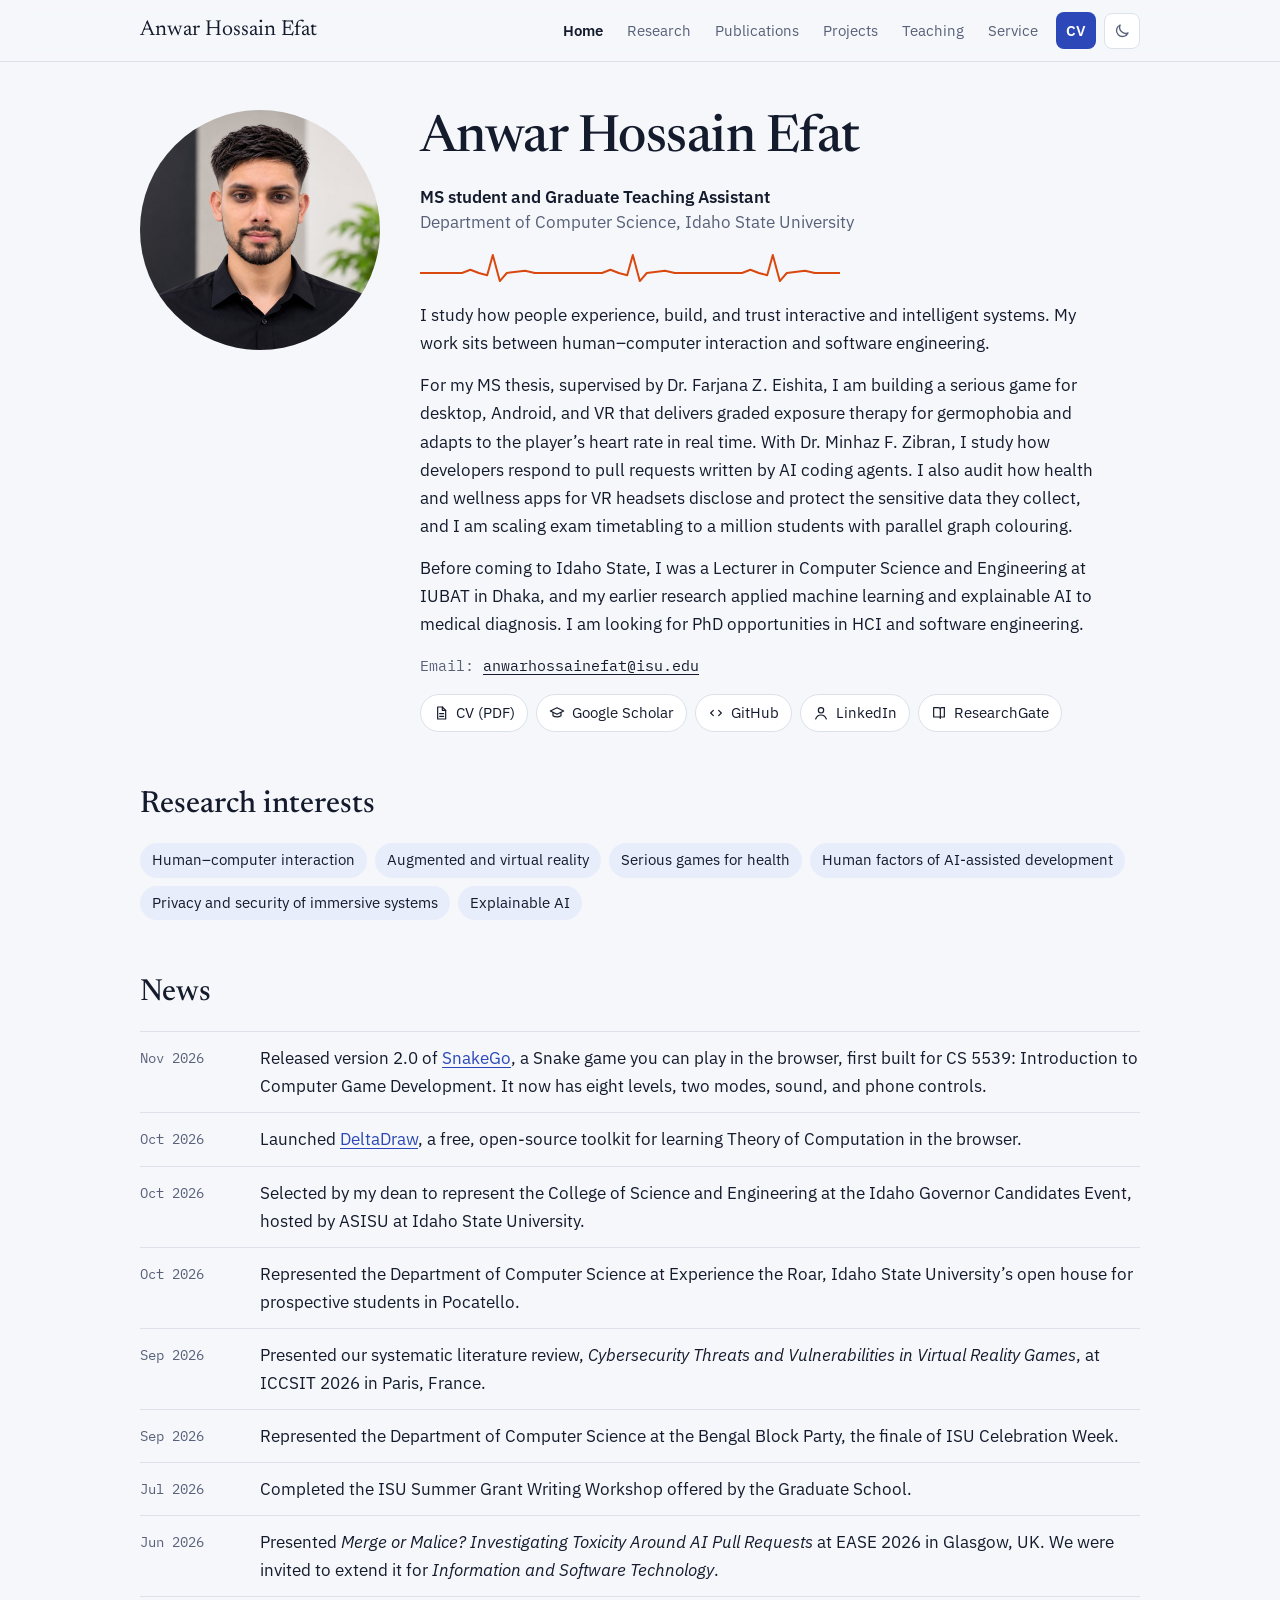
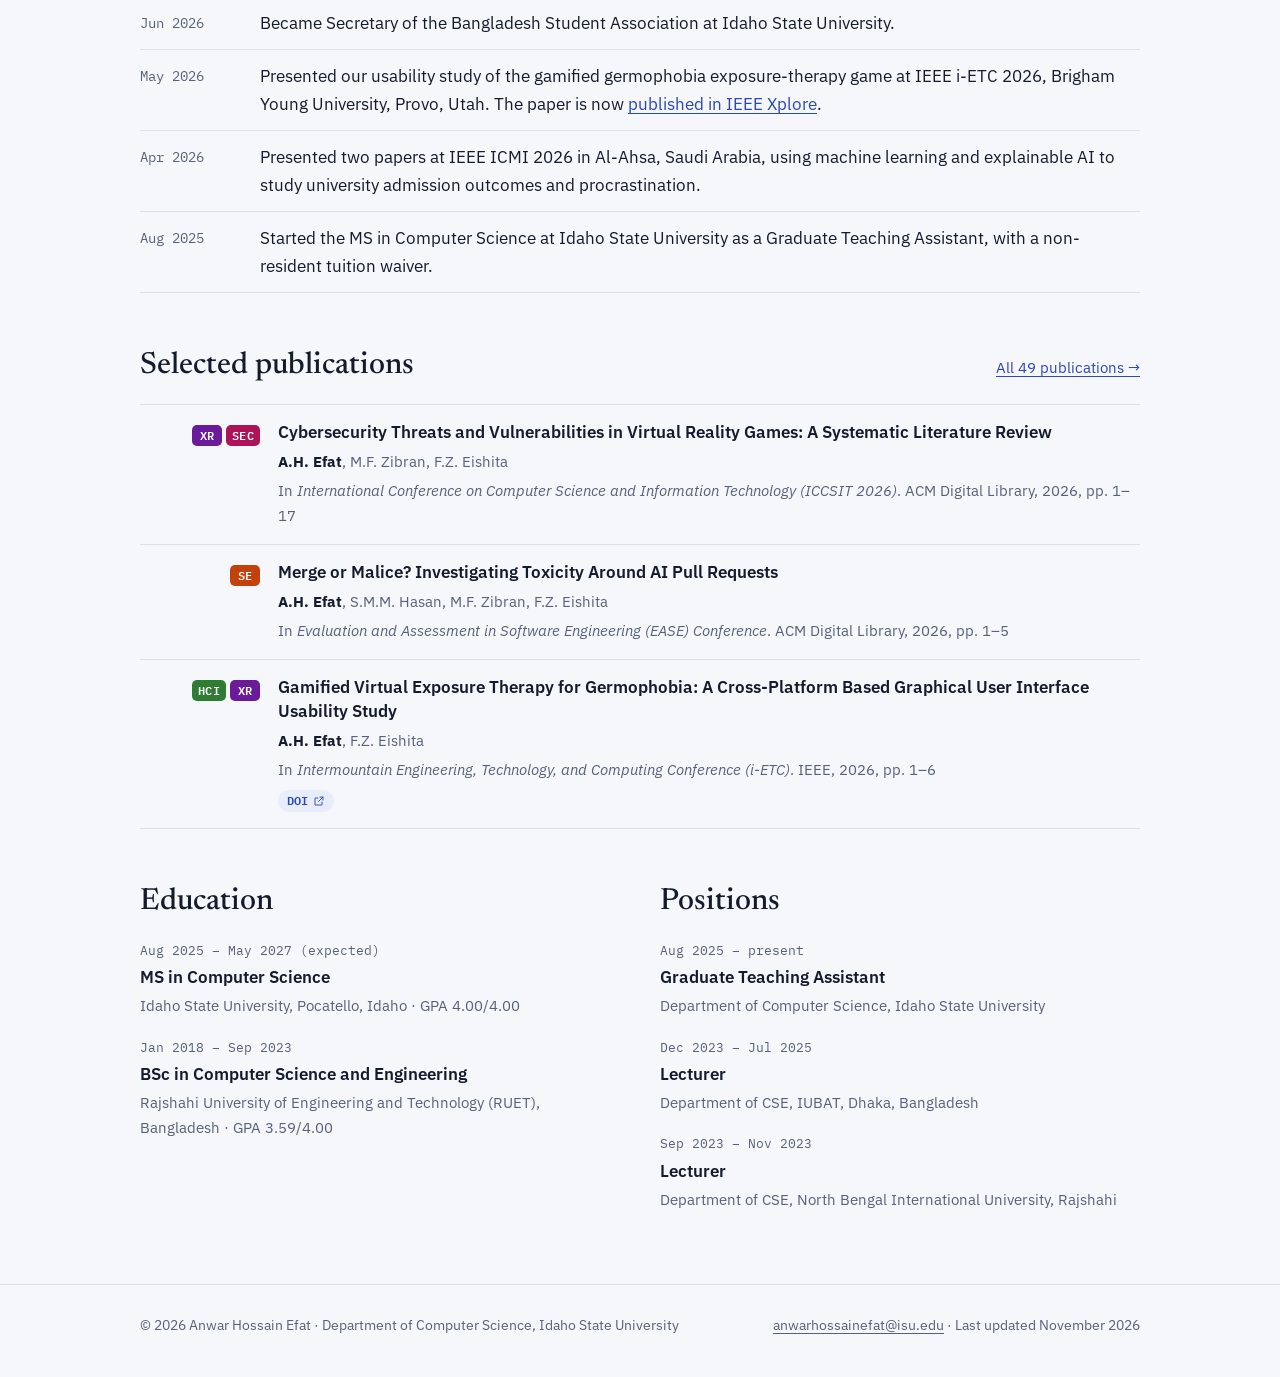
==== commit de7f7654: "Update teaching, remove author marks, new CV" ====
--- a/index.html
+++ b/index.html
@@ -108,7 +108,7 @@
   <div class="pub-rail"><span class="tag tag-XR" title="AR/VR & Games">XR</span><span class="tag tag-SEC" title="Security & Privacy">SEC</span></div>
   <div class="pub-body">
     <div class="pub-title">Cybersecurity Threats and Vulnerabilities in Virtual Reality Games: A Systematic Literature Review</div>
-    <div class="pub-authors"><strong class="me">A.H. Efat</strong><sup class="mark" title="First author">†</sup>, M.F. Zibran, F.Z. Eishita</div>
+    <div class="pub-authors"><strong class="me">A.H. Efat</strong>, M.F. Zibran, F.Z. Eishita</div>
     <div class="pub-venue">In <em>International Conference on Computer Science and Information Technology (ICCSIT 2026)</em>. ACM Digital Library, 2026, pp. 1–17</div>
     
   </div>
@@ -116,7 +116,7 @@
   <div class="pub-rail"><span class="tag tag-SE" title="Software Engineering">SE</span></div>
   <div class="pub-body">
     <div class="pub-title">Merge or Malice? Investigating Toxicity Around AI Pull Requests</div>
-    <div class="pub-authors"><strong class="me">A.H. Efat</strong><sup class="mark" title="First author">†</sup>, S.M.M. Hasan, M.F. Zibran, F.Z. Eishita</div>
+    <div class="pub-authors"><strong class="me">A.H. Efat</strong>, S.M.M. Hasan, M.F. Zibran, F.Z. Eishita</div>
     <div class="pub-venue">In <em>Evaluation and Assessment in Software Engineering (EASE) Conference</em>. ACM Digital Library, 2026, pp. 1–5</div>
     
   </div>
@@ -124,7 +124,7 @@
   <div class="pub-rail"><span class="tag tag-HCI" title="Human–Computer Interaction">HCI</span><span class="tag tag-XR" title="AR/VR & Games">XR</span></div>
   <div class="pub-body">
     <div class="pub-title">Gamified Virtual Exposure Therapy for Germophobia: A Cross-Platform Based Graphical User Interface Usability Study</div>
-    <div class="pub-authors"><strong class="me">A.H. Efat</strong><sup class="mark" title="First author">†</sup>, F.Z. Eishita</div>
+    <div class="pub-authors"><strong class="me">A.H. Efat</strong>, F.Z. Eishita</div>
     <div class="pub-venue">In <em>Intermountain Engineering, Technology, and Computing Conference (i-ETC)</em>. IEEE, 2026, pp. 1–6</div>
     <div class="pub-meta"><a class="doi" href="https://doi.org/10.1109/IETC69527.2026.11568637" target="_blank" rel="noopener">DOI <svg width="12" height="12" viewBox="0 0 24 24" fill="none" stroke="currentColor" stroke-width="1.8" stroke-linecap="round" stroke-linejoin="round" aria-hidden="true"><path d="M14 4h6v6M20 4l-9 9" /><path d="M18 14v6H4V6h6" /></svg></a></div>
   </div>
--- a/assets/css/style.css
+++ b/assets/css/style.css
@@ -175,7 +175,6 @@
 .filter:hover { border-color: var(--accent); }
 .filter[aria-pressed="true"] { background: var(--ink); border-color: var(--ink); color: var(--bg); }
 .filter-count { font-size: 0.88rem; color: var(--muted); }
-.legend { font-size: 0.88rem; color: var(--muted); }
 
 .pubs { list-style: none; padding: 0; margin: 0; display: grid; gap: 0; counter-reset: pub; }
 .pub { display: grid; grid-template-columns: 7.5rem minmax(0, 1fr); gap: 18px; padding: 16px 0; border-top: 1px solid var(--line); }
@@ -185,7 +184,6 @@
 .pub-title { font-weight: 600; line-height: 1.4; }
 .pub-authors { font-size: 0.95rem; color: var(--muted); }
 .pub-authors .me { color: var(--ink); }
-.pub-authors .mark { color: var(--accent); }
 .pub-venue { font-size: 0.95rem; color: var(--muted); }
 .pub-meta { display: flex; flex-wrap: wrap; gap: 6px; align-items: center; margin-top: 4px; }
 .doi {
@@ -242,6 +240,13 @@
 .plain-list { margin: 0; padding-left: 1.15em; display: grid; gap: 6px; max-width: 68ch; }
 .course-list { display: flex; flex-wrap: wrap; gap: 8px; list-style: none; padding: 0; margin: 0; }
 .course-list li { padding: 5px 12px; border-radius: 8px; border: 1px solid var(--line); background: var(--surface); font-size: 0.93rem; }
+/* Teaching page: courses and supervision under each position */
+.deflist dd .sub-label { margin: 12px 0 6px; font-family: var(--mono); font-size: 0.78rem; letter-spacing: 0.04em; text-transform: uppercase; color: var(--muted); }
+.deflist dd .sub-text { margin: 8px 0 0; max-width: 68ch; }
+.term-list { list-style: none; padding: 0; margin: 0; display: grid; gap: 0; max-width: 40rem; }
+.term-list li { display: flex; justify-content: space-between; align-items: baseline; gap: 16px; padding: 5px 0; border-bottom: 1px dashed var(--line); }
+.term-list li:last-child { border-bottom: 0; }
+.term-list .term { flex: none; font-family: var(--mono); font-size: 0.8rem; color: var(--muted); }
 
 /* ── footer ─────────────────────────────────────────── */
 .site-footer { border-top: 1px solid var(--line); padding-block: 28px 40px; color: var(--muted); font-size: 0.9rem; }
@@ -257,6 +262,7 @@
   .split { grid-template-columns: minmax(0, 1fr); }
 }
 @media (max-width: 720px) {
+  .term-list li { flex-direction: column; gap: 0; }
   .hero { grid-template-columns: minmax(0, 1fr); gap: 24px; }
   .portrait { width: 168px; }
   .site-header .wrap { padding-block: 10px; }
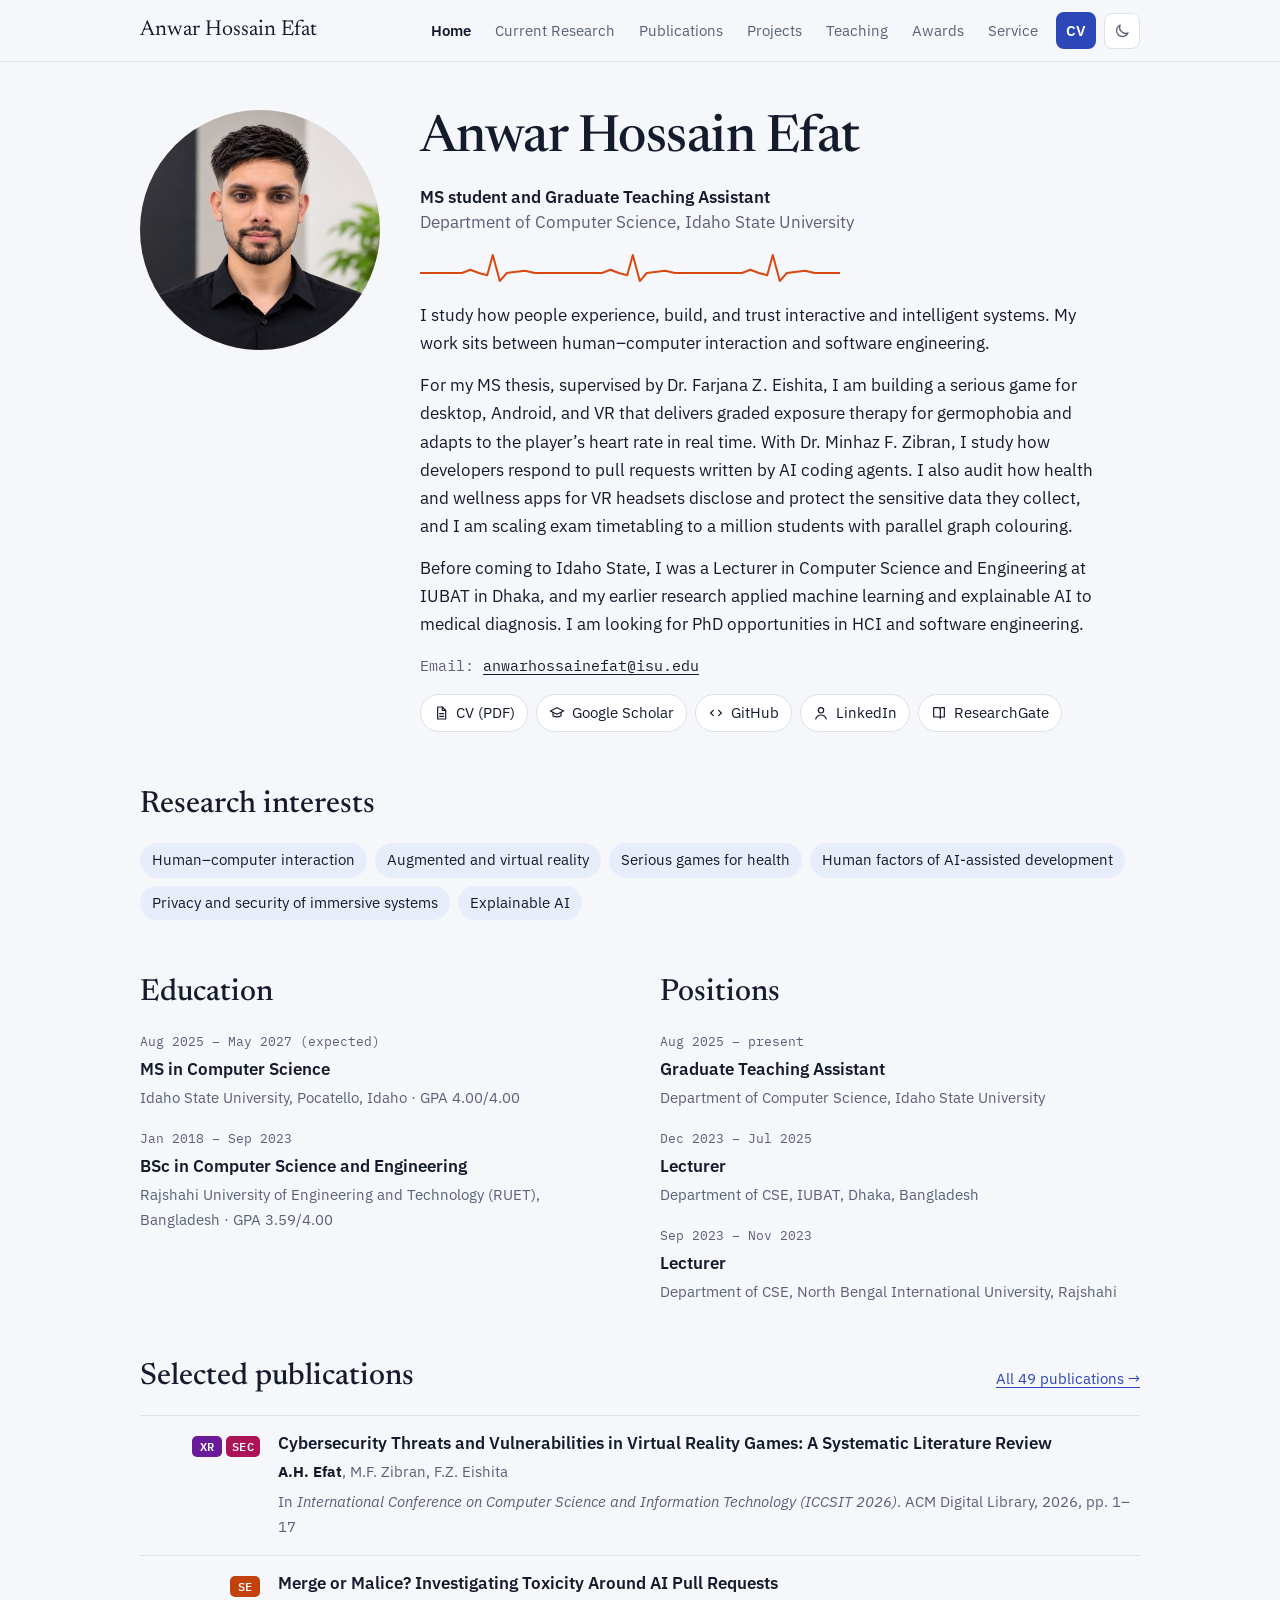
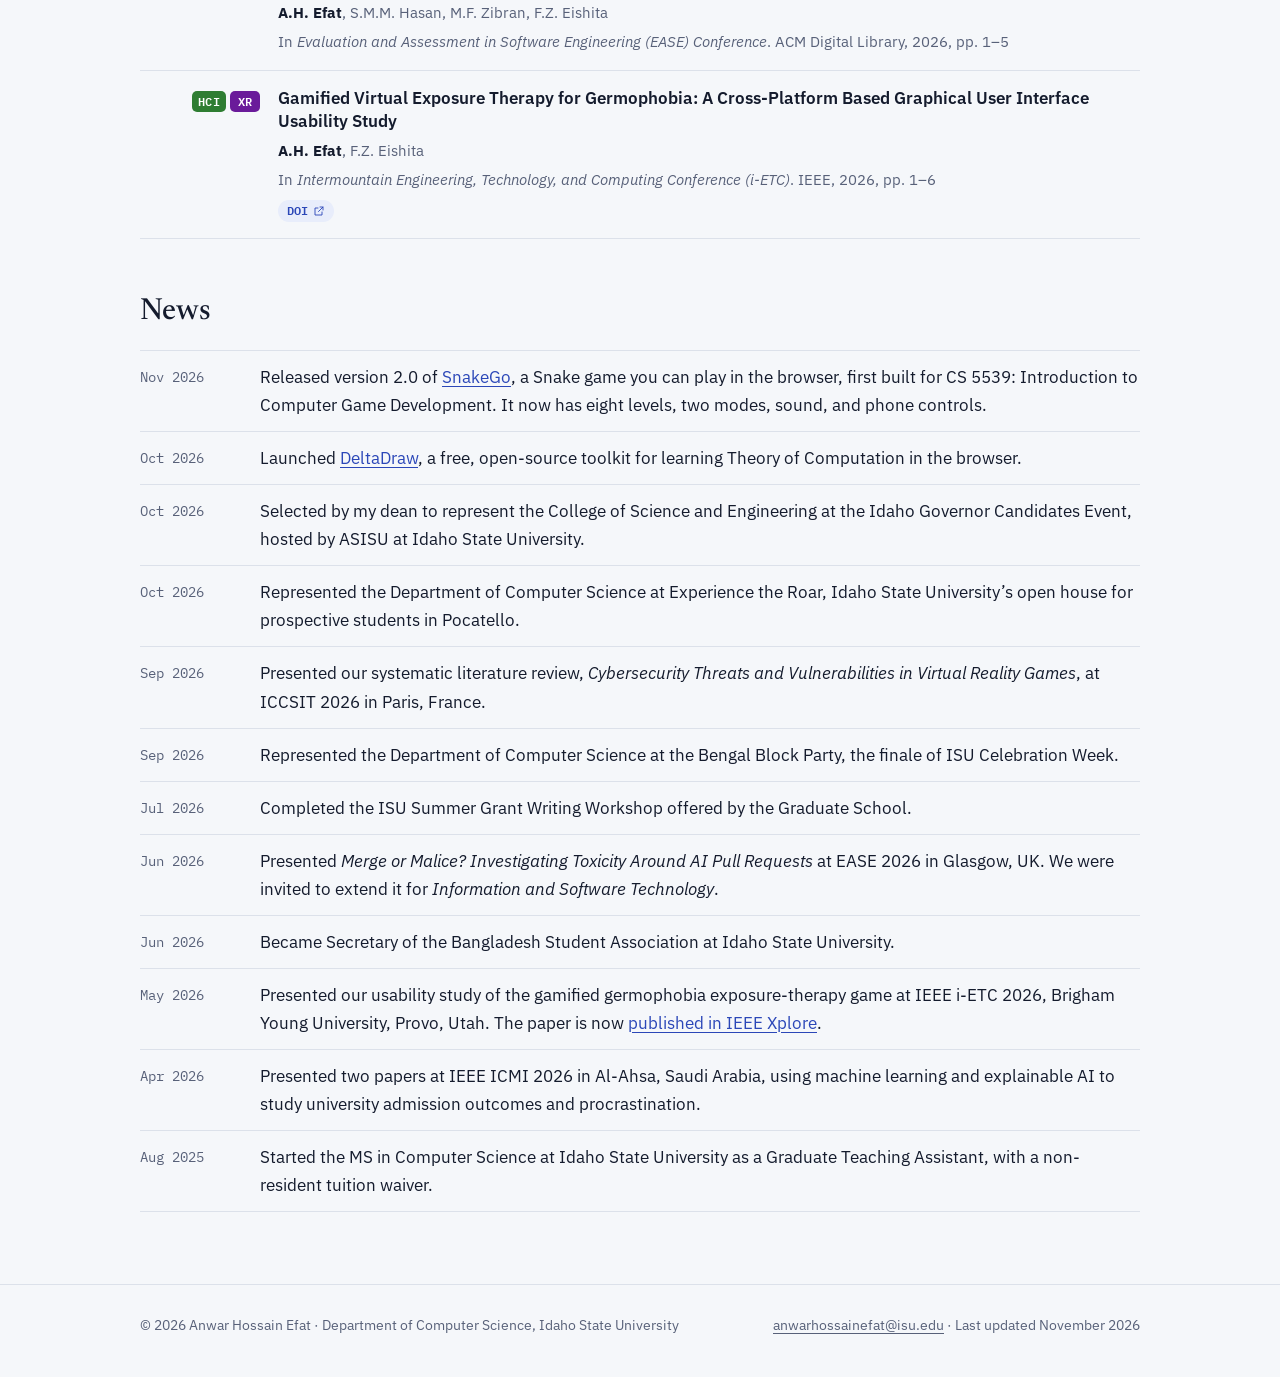
==== commit 477ebfcf: "Add Awards page, rename research, reorder home" ====
--- a/index.html
+++ b/index.html
@@ -37,7 +37,7 @@
 <link rel="preconnect" href="https://fonts.googleapis.com">
 <link rel="preconnect" href="https://fonts.gstatic.com" crossorigin>
 <link rel="stylesheet" href="https://fonts.googleapis.com/css2?family=IBM+Plex+Mono:wght@400;600&family=IBM+Plex+Sans:ital,wght@0,400;0,600;1,400&family=Newsreader:opsz,wght@6..72,400;6..72,500&display=swap">
-<link rel="stylesheet" href="assets/css/style.css">
+<link rel="stylesheet" href="assets/css/style.css?v=2026-11-17">
 <script>try{var t=localStorage.getItem('theme');if(t==='dark'||t==='light')document.documentElement.setAttribute('data-theme',t)}catch(e){}</script>
 </head>
 <body>
@@ -46,7 +46,7 @@
   <div class="wrap">
     <a class="brand" href="index.html">Anwar Hossain Efat</a>
     <nav class="nav" aria-label="Main">
-      <a href="index.html" aria-current="page">Home</a><a href="research.html">Research</a><a href="publications.html">Publications</a><a href="projects.html">Projects</a><a href="teaching.html">Teaching</a><a href="service.html">Service</a>
+      <a href="index.html" aria-current="page">Home</a><a href="research.html">Current Research</a><a href="publications.html">Publications</a><a href="projects.html">Projects</a><a href="teaching.html">Teaching</a><a href="awards.html">Awards</a><a href="service.html">Service</a>
       <a class="cv" href="files/Anwar_Hossain_Efat_CV.pdf" target="_blank" rel="noopener">CV</a>
       <button class="theme-btn" type="button" aria-label="Switch theme">
         <svg class="i-moon" viewBox="0 0 24 24" fill="none" stroke="currentColor" stroke-width="1.8" stroke-linecap="round" stroke-linejoin="round" aria-hidden="true"><path d="M20 14.5A8 8 0 0 1 9.5 4a8 8 0 1 0 10.5 10.5z"/></svg>
@@ -81,23 +81,22 @@
   </ul>
 </section>
 
-<section class="section" aria-labelledby="news">
-  <h2 id="news">News</h2>
-  <!-- NEWS: add a new item as the FIRST line below, newest first. Copy any line and change the dates and text. -->
-  <ul class="news">
-    <li><time datetime="2026-11">Nov 2026</time><div>Released version 2.0 of <a href="https://anwarhossainefat.github.io/SnakeGo/">SnakeGo</a>, a Snake game you can play in the browser, first built for CS 5539: Introduction to Computer Game Development. It now has eight levels, two modes, sound, and phone controls.</div></li>
-    <li><time datetime="2026-10">Oct 2026</time><div>Launched <a href="https://anwarhossainefat.github.io/deltadraw/">DeltaDraw</a>, a free, open-source toolkit for learning Theory of Computation in the browser.</div></li>
-    <li><time datetime="2026-10">Oct 2026</time><div>Selected by my dean to represent the College of Science and Engineering at the Idaho Governor Candidates Event, hosted by ASISU at Idaho State University.</div></li>
-    <li><time datetime="2026-10">Oct 2026</time><div>Represented the Department of Computer Science at Experience the Roar, Idaho State University’s open house for prospective students in Pocatello.</div></li>
-    <li><time datetime="2026-09">Sep 2026</time><div>Presented our systematic literature review, <em>Cybersecurity Threats and Vulnerabilities in Virtual Reality Games</em>, at ICCSIT 2026 in Paris, France.</div></li>
-    <li><time datetime="2026-09">Sep 2026</time><div>Represented the Department of Computer Science at the Bengal Block Party, the finale of ISU Celebration Week.</div></li>
-    <li><time datetime="2026-07">Jul 2026</time><div>Completed the ISU Summer Grant Writing Workshop offered by the Graduate School.</div></li>
-    <li><time datetime="2026-06">Jun 2026</time><div>Presented <em>Merge or Malice? Investigating Toxicity Around AI Pull Requests</em> at EASE 2026 in Glasgow, UK. We were invited to extend it for <em>Information and Software Technology</em>.</div></li>
-    <li><time datetime="2026-06">Jun 2026</time><div>Became Secretary of the Bangladesh Student Association at Idaho State University.</div></li>
-    <li><time datetime="2026-05">May 2026</time><div>Presented our usability study of the gamified germophobia exposure-therapy game at IEEE i-ETC 2026, Brigham Young University, Provo, Utah. The paper is now <a href="https://doi.org/10.1109/IETC69527.2026.11568637">published in IEEE Xplore</a>.</div></li>
-    <li><time datetime="2026-04">Apr 2026</time><div>Presented two papers at IEEE ICMI 2026 in Al-Ahsa, Saudi Arabia, using machine learning and explainable AI to study university admission outcomes and procrastination.</div></li>
-    <li><time datetime="2025-08">Aug 2025</time><div>Started the MS in Computer Science at Idaho State University as a Graduate Teaching Assistant, with a non-resident tuition waiver.</div></li>
-  </ul>
+<section class="section split" aria-label="Education and positions">
+  <div class="section" style="margin-top:0">
+    <h2>Education</h2>
+    <ul class="timeline">
+      <li><span class="when">Aug 2025 – May 2027 (expected)</span><span class="what">MS in Computer Science</span><span class="where">Idaho State University, Pocatello, Idaho · GPA 4.00/4.00</span></li>
+      <li><span class="when">Jan 2018 – Sep 2023</span><span class="what">BSc in Computer Science and Engineering</span><span class="where">Rajshahi University of Engineering and Technology (RUET), Bangladesh · GPA 3.59/4.00</span></li>
+    </ul>
+  </div>
+  <div class="section" style="margin-top:0">
+    <h2>Positions</h2>
+    <ul class="timeline">
+      <li><span class="when">Aug 2025 – present</span><span class="what">Graduate Teaching Assistant</span><span class="where">Department of Computer Science, Idaho State University</span></li>
+      <li><span class="when">Dec 2023 – Jul 2025</span><span class="what">Lecturer</span><span class="where">Department of CSE, IUBAT, Dhaka, Bangladesh</span></li>
+      <li><span class="when">Sep 2023 – Nov 2023</span><span class="what">Lecturer</span><span class="where">Department of CSE, North Bengal International University, Rajshahi</span></li>
+    </ul>
+  </div>
 </section>
 
 <section class="section" aria-labelledby="sel">
@@ -132,22 +131,23 @@
   </ul>
 </section>
 
-<section class="section split" aria-label="Education and positions">
-  <div class="section" style="margin-top:0">
-    <h2>Education</h2>
-    <ul class="timeline">
-      <li><span class="when">Aug 2025 – May 2027 (expected)</span><span class="what">MS in Computer Science</span><span class="where">Idaho State University, Pocatello, Idaho · GPA 4.00/4.00</span></li>
-      <li><span class="when">Jan 2018 – Sep 2023</span><span class="what">BSc in Computer Science and Engineering</span><span class="where">Rajshahi University of Engineering and Technology (RUET), Bangladesh · GPA 3.59/4.00</span></li>
-    </ul>
-  </div>
-  <div class="section" style="margin-top:0">
-    <h2>Positions</h2>
-    <ul class="timeline">
-      <li><span class="when">Aug 2025 – present</span><span class="what">Graduate Teaching Assistant</span><span class="where">Department of Computer Science, Idaho State University</span></li>
-      <li><span class="when">Dec 2023 – Jul 2025</span><span class="what">Lecturer</span><span class="where">Department of CSE, IUBAT, Dhaka, Bangladesh</span></li>
-      <li><span class="when">Sep 2023 – Nov 2023</span><span class="what">Lecturer</span><span class="where">Department of CSE, North Bengal International University, Rajshahi</span></li>
-    </ul>
-  </div>
+<section class="section" aria-labelledby="news">
+  <h2 id="news">News</h2>
+  <!-- NEWS: add a new item as the FIRST line below, newest first. Copy any line and change the dates and text. -->
+  <ul class="news">
+    <li><time datetime="2026-11">Nov 2026</time><div>Released version 2.0 of <a href="https://anwarhossainefat.github.io/SnakeGo/">SnakeGo</a>, a Snake game you can play in the browser, first built for CS 5539: Introduction to Computer Game Development. It now has eight levels, two modes, sound, and phone controls.</div></li>
+    <li><time datetime="2026-10">Oct 2026</time><div>Launched <a href="https://anwarhossainefat.github.io/deltadraw/">DeltaDraw</a>, a free, open-source toolkit for learning Theory of Computation in the browser.</div></li>
+    <li><time datetime="2026-10">Oct 2026</time><div>Selected by my dean to represent the College of Science and Engineering at the Idaho Governor Candidates Event, hosted by ASISU at Idaho State University.</div></li>
+    <li><time datetime="2026-10">Oct 2026</time><div>Represented the Department of Computer Science at Experience the Roar, Idaho State University’s open house for prospective students in Pocatello.</div></li>
+    <li><time datetime="2026-09">Sep 2026</time><div>Presented our systematic literature review, <em>Cybersecurity Threats and Vulnerabilities in Virtual Reality Games</em>, at ICCSIT 2026 in Paris, France.</div></li>
+    <li><time datetime="2026-09">Sep 2026</time><div>Represented the Department of Computer Science at the Bengal Block Party, the finale of ISU Celebration Week.</div></li>
+    <li><time datetime="2026-07">Jul 2026</time><div>Completed the ISU Summer Grant Writing Workshop offered by the Graduate School.</div></li>
+    <li><time datetime="2026-06">Jun 2026</time><div>Presented <em>Merge or Malice? Investigating Toxicity Around AI Pull Requests</em> at EASE 2026 in Glasgow, UK. We were invited to extend it for <em>Information and Software Technology</em>.</div></li>
+    <li><time datetime="2026-06">Jun 2026</time><div>Became Secretary of the Bangladesh Student Association at Idaho State University.</div></li>
+    <li><time datetime="2026-05">May 2026</time><div>Presented our usability study of the gamified germophobia exposure-therapy game at IEEE i-ETC 2026, Brigham Young University, Provo, Utah. The paper is now <a href="https://doi.org/10.1109/IETC69527.2026.11568637">published in IEEE Xplore</a>.</div></li>
+    <li><time datetime="2026-04">Apr 2026</time><div>Presented two papers at IEEE ICMI 2026 in Al-Ahsa, Saudi Arabia, using machine learning and explainable AI to study university admission outcomes and procrastination.</div></li>
+    <li><time datetime="2025-08">Aug 2025</time><div>Started the MS in Computer Science at Idaho State University as a Graduate Teaching Assistant, with a non-resident tuition waiver.</div></li>
+  </ul>
 </section>
 
 </main>
